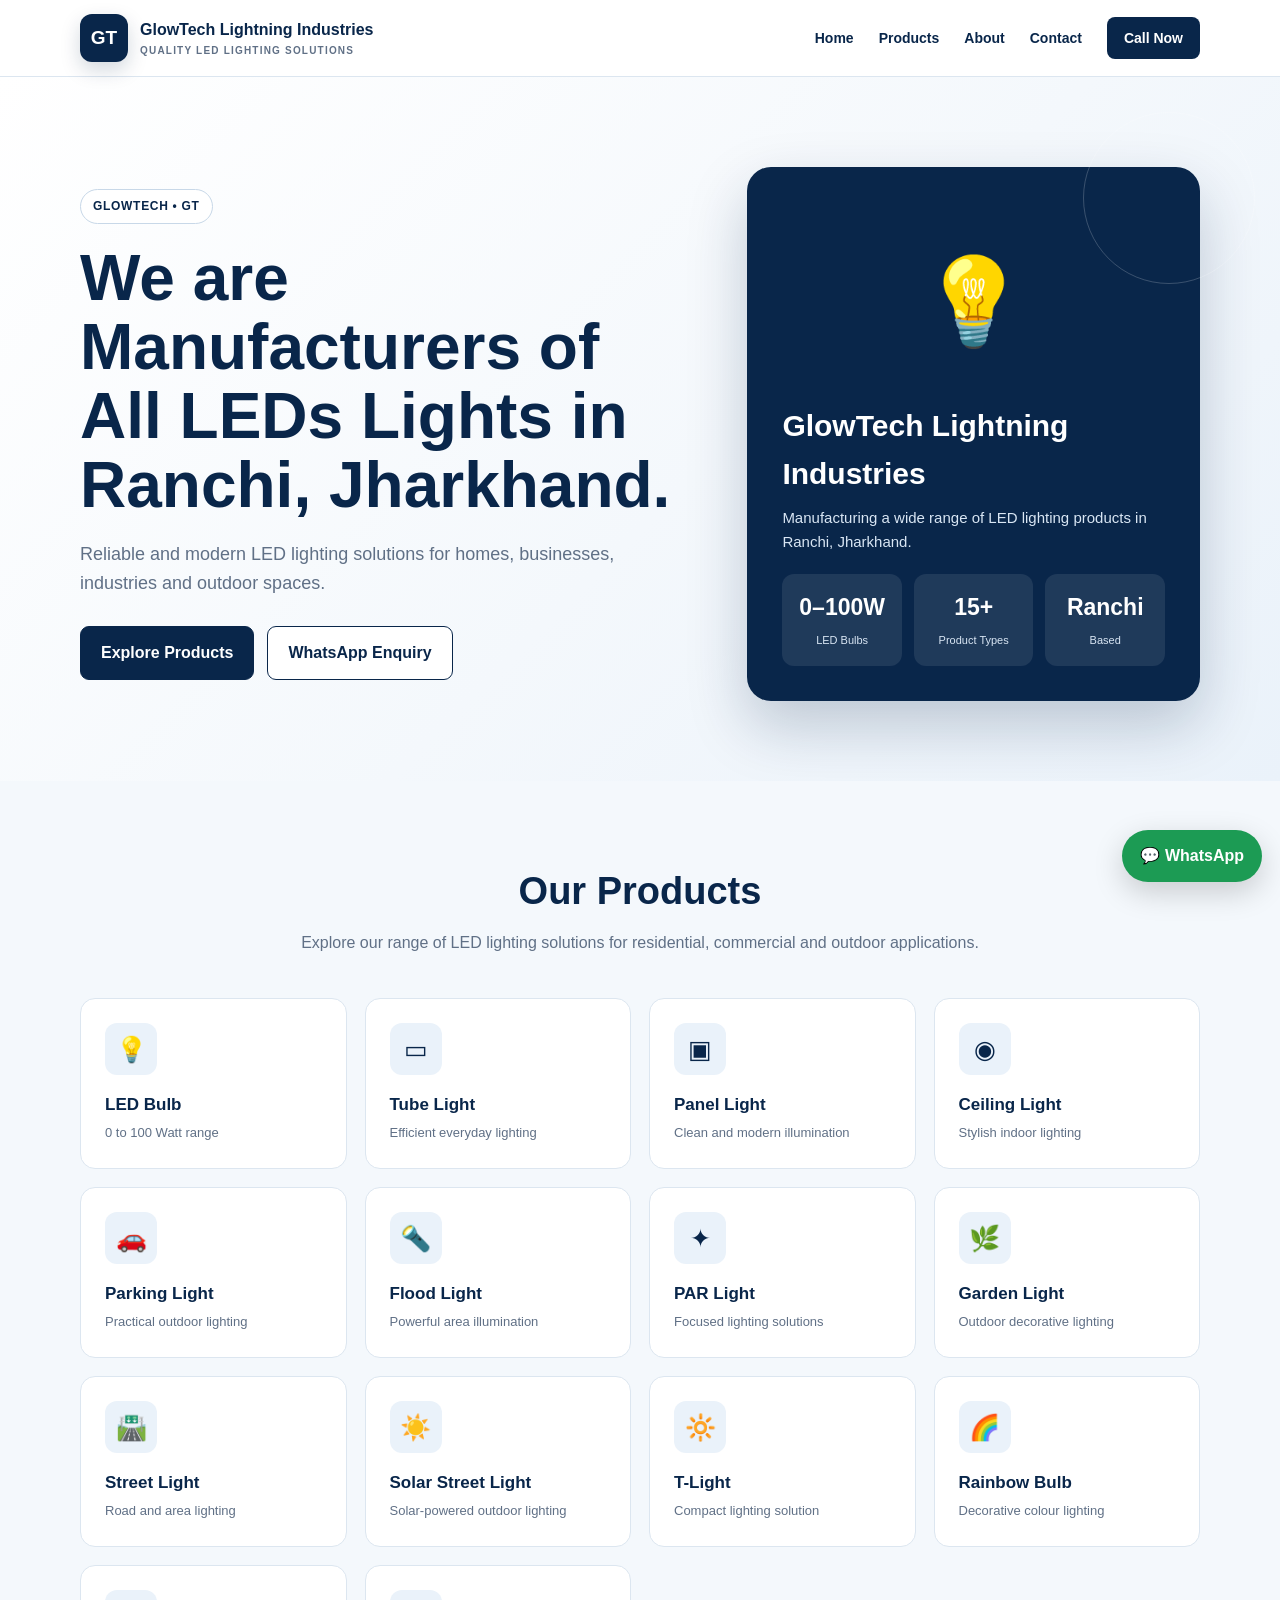
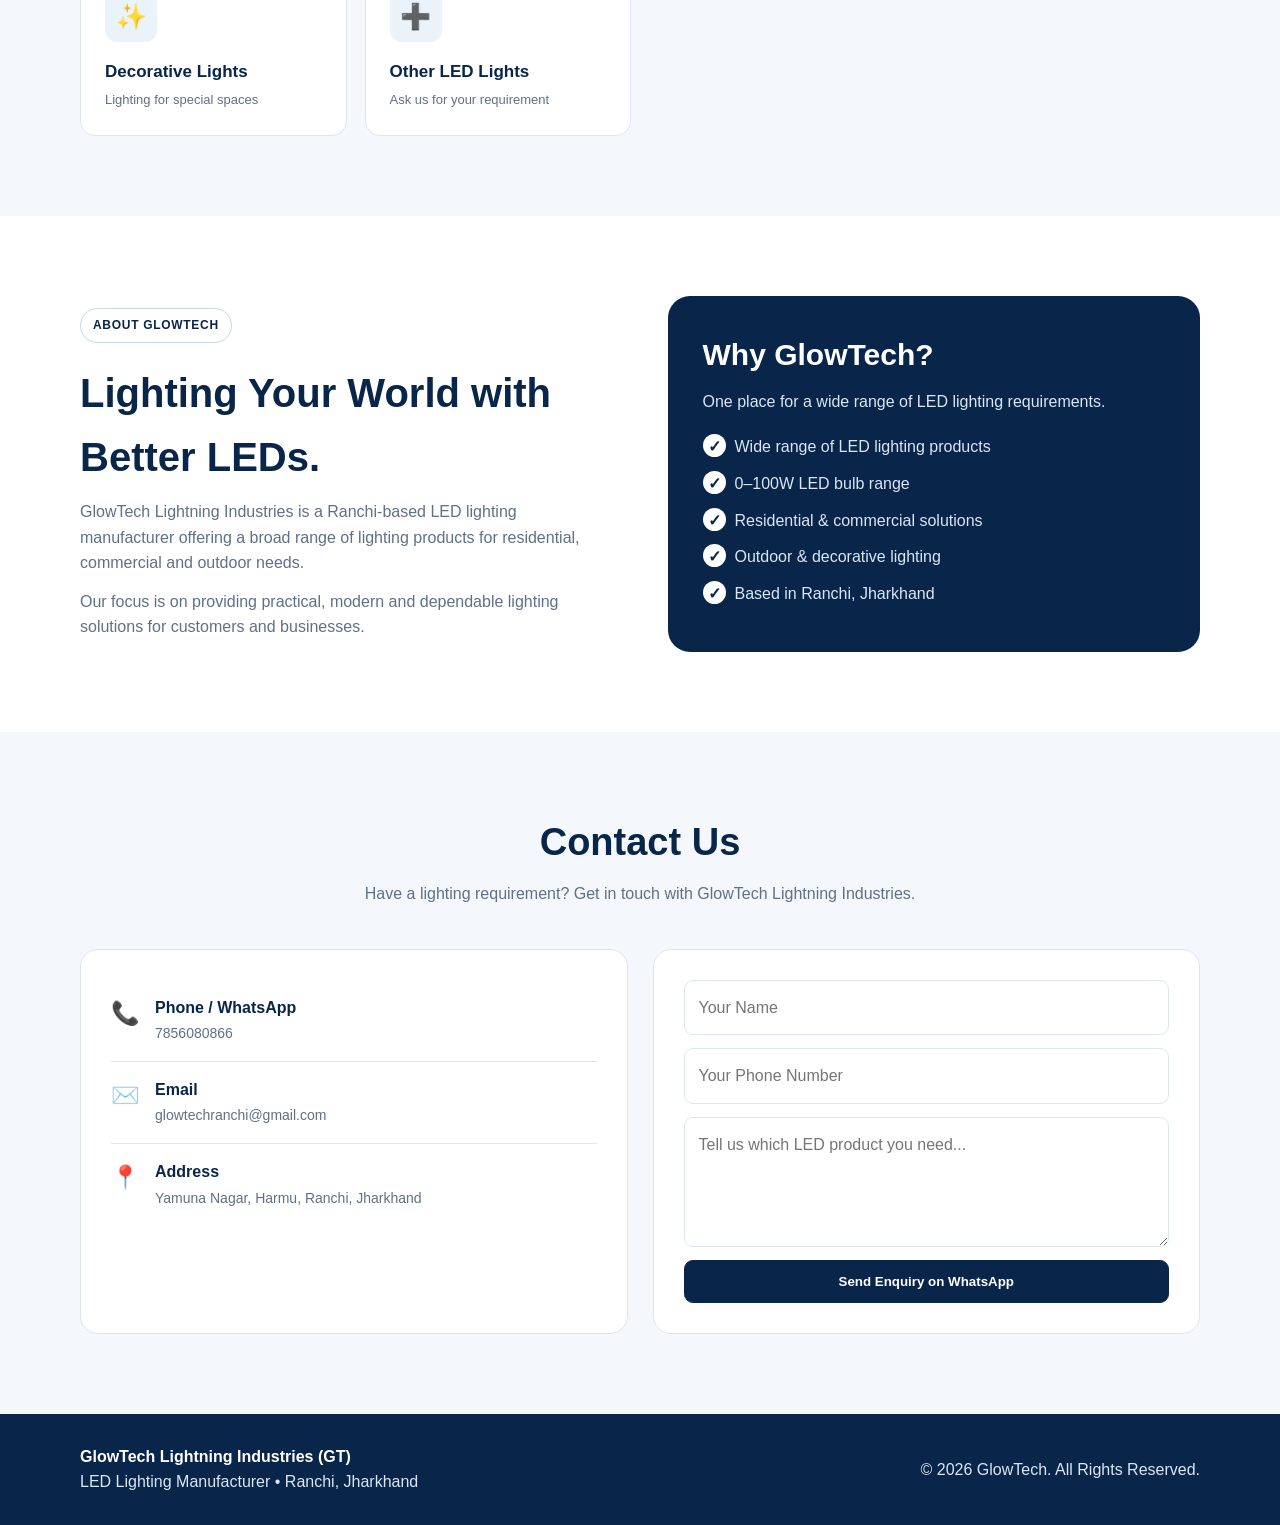
==== index.html @ 7c7502ee "Add files via upload" ====
<!DOCTYPE html>
<html lang="en">
<head>
  <meta charset="UTF-8">
  <meta name="viewport" content="width=device-width, initial-scale=1.0">
  <meta name="description" content="GlowTech Lightning Industries - Manufacturers of LED lights in Ranchi, Jharkhand.">
  <title>GlowTech Lightning Industries | LED Lights Manufacturer</title>
  <style>
    :root{--navy:#09264a;--navy2:#123b6d;--white:#fff;--light:#f4f8fc;--text:#17263a;--muted:#607086;--border:#dce6f0}
    *{box-sizing:border-box;margin:0;padding:0}
    html{scroll-behavior:smooth}
    body{font-family:Arial,Helvetica,sans-serif;color:var(--text);background:var(--white);line-height:1.6}
    a{text-decoration:none;color:inherit}
    .container{width:min(1120px,92%);margin:auto}
    header{position:sticky;top:0;z-index:100;background:rgba(255,255,255,.97);border-bottom:1px solid var(--border)}
    .nav{height:76px;display:flex;align-items:center;justify-content:space-between}
    .brand{display:flex;align-items:center;gap:12px;font-weight:800;color:var(--navy)}
    .logo{width:48px;height:48px;border-radius:12px;background:var(--navy);color:#fff;display:grid;place-items:center;font-size:19px;box-shadow:0 8px 20px rgba(9,38,74,.18)}
    .brand small{display:block;color:var(--muted);font-size:10px;letter-spacing:1.2px;text-transform:uppercase}
    nav{display:flex;gap:25px;align-items:center}
    nav a{font-weight:700;font-size:14px;color:var(--navy)}
    .nav-cta{background:var(--navy);color:#fff;padding:10px 17px;border-radius:8px}
    .menu{display:none;background:none;border:0;font-size:28px;color:var(--navy);cursor:pointer}
    .hero{background:linear-gradient(135deg,#fff 0%,#f4f8fc 55%,#eaf2fa 100%);padding:90px 0 80px;overflow:hidden}
    .hero-grid{display:grid;grid-template-columns:1.15fr .85fr;gap:55px;align-items:center}
    .tag{display:inline-block;border:1px solid #c8d8e8;color:var(--navy);padding:7px 12px;border-radius:30px;font-size:12px;font-weight:800;letter-spacing:.7px;text-transform:uppercase;background:#fff}
    h1{font-size:clamp(38px,5vw,64px);line-height:1.08;color:var(--navy);margin:20px 0}
    .hero p{font-size:18px;color:var(--muted);max-width:650px}
    .buttons{display:flex;gap:13px;flex-wrap:wrap;margin-top:28px}
    .btn{display:inline-flex;align-items:center;justify-content:center;padding:13px 20px;border-radius:9px;font-weight:800;border:1px solid var(--navy);transition:.2s}
    .btn-primary{background:var(--navy);color:#fff}
    .btn-secondary{background:#fff;color:var(--navy)}
    .btn:hover{transform:translateY(-2px)}
    .hero-card{background:var(--navy);color:#fff;border-radius:24px;padding:35px;box-shadow:0 25px 60px rgba(9,38,74,.22);position:relative}
    .hero-card:before{content:"";position:absolute;width:170px;height:170px;border:1px solid rgba(255,255,255,.2);border-radius:50%;right:-55px;top:-55px}
    .hero-card h2{font-size:30px;margin-bottom:8px}
    .hero-card p{color:#d9e6f4;font-size:15px}
    .bulb{height:180px;display:grid;place-items:center;font-size:86px;margin:10px 0}
    .stats{display:grid;grid-template-columns:repeat(3,1fr);gap:12px;margin-top:20px}
    .stat{background:rgba(255,255,255,.09);padding:15px;border-radius:12px;text-align:center}
    .stat strong{display:block;font-size:23px}.stat span{font-size:11px;color:#d9e6f4}
    section{padding:80px 0}
    .section-head{text-align:center;max-width:700px;margin:0 auto 42px}
    .section-head h2{font-size:38px;color:var(--navy);margin-bottom:8px}
    .section-head p{color:var(--muted)}
    .products{background:var(--light)}
    .grid{display:grid;grid-template-columns:repeat(4,1fr);gap:18px}
    .product{background:#fff;border:1px solid var(--border);border-radius:15px;padding:24px;transition:.2s}
    .product:hover{transform:translateY(-4px);box-shadow:0 14px 35px rgba(9,38,74,.08)}
    .icon{width:52px;height:52px;border-radius:12px;background:#eaf2fa;color:var(--navy);display:grid;place-items:center;font-size:25px;margin-bottom:16px}
    .product h3{font-size:17px;color:var(--navy);margin-bottom:5px}
    .product p{font-size:13px;color:var(--muted)}
    .about-grid{display:grid;grid-template-columns:1fr 1fr;gap:55px;align-items:center}
    .about-box{background:var(--navy);border-radius:22px;padding:35px;color:#fff}
    .about-box h3{font-size:30px;margin-bottom:10px}
    .about-box p{color:#d9e6f4}
    .checks{list-style:none;margin-top:20px}
    .checks li{margin:11px 0;color:#d9e6f4}
    .checks li:before{content:"✓";display:inline-grid;place-items:center;width:23px;height:23px;border-radius:50%;background:#fff;color:var(--navy);font-weight:900;margin-right:9px}
    .contact{background:var(--light)}
    .contact-grid{display:grid;grid-template-columns:1fr 1fr;gap:25px}
    .contact-card{background:#fff;border:1px solid var(--border);border-radius:18px;padding:30px}
    .contact-item{display:flex;gap:15px;padding:15px 0;border-bottom:1px solid var(--border)}
    .contact-item:last-child{border-bottom:0}
    .contact-icon{font-size:23px;color:var(--navy)}
    .contact-item strong{display:block;color:var(--navy)}
    .contact-item span{color:var(--muted);font-size:14px}
    form{display:grid;gap:13px}
    input,textarea{width:100%;padding:14px;border:1px solid var(--border);border-radius:9px;font:inherit;outline:none}
    input:focus,textarea:focus{border-color:var(--navy)}
    textarea{min-height:130px;resize:vertical}
    footer{background:var(--navy);color:#d9e6f4;padding:30px 0}
    .footer-row{display:flex;justify-content:space-between;gap:20px;align-items:center}
    .footer-brand{font-weight:800;color:#fff}
    .floating{position:fixed;right:18px;bottom:18px;z-index:99;background:#1c9b54;color:#fff;border-radius:50px;padding:13px 18px;font-weight:800;box-shadow:0 10px 30px rgba(0,0,0,.18)}
    @media(max-width:900px){.grid{grid-template-columns:repeat(2,1fr)}.hero-grid,.about-grid,.contact-grid{grid-template-columns:1fr}.hero{padding-top:65px}}
    @media(max-width:700px){
      .nav{height:68px}.menu{display:block}nav{display:none;position:absolute;left:0;right:0;top:68px;background:#fff;border-bottom:1px solid var(--border);padding:15px 4%;flex-direction:column;align-items:stretch;gap:0}nav.open{display:flex}nav a{padding:12px 0}.nav-cta{text-align:center}
      .brand div:last-child{font-size:14px}.brand small{font-size:8px}.logo{width:43px;height:43px}
      .hero{padding:55px 0}.hero-card{padding:25px}.bulb{height:130px;font-size:65px}
      section{padding:60px 0}.section-head h2{font-size:31px}.grid{grid-template-columns:1fr 1fr;gap:12px}.product{padding:18px}.product h3{font-size:15px}
      .footer-row{flex-direction:column;text-align:center}.floating{right:12px;bottom:12px}
    }
    @media(max-width:420px){.grid{grid-template-columns:1fr}.hero h1{font-size:38px}.stats{grid-template-columns:1fr}}
  </style>
</head>
<body>
<header>
  <div class="container nav">
    <a class="brand" href="#home">
      <div class="logo">GT</div>
      <div>GlowTech Lightning Industries<small>Quality LED Lighting Solutions</small></div>
    </a>
    <button class="menu" aria-label="Open menu" onclick="toggleMenu()">☰</button>
    <nav id="nav">
      <a href="#home" onclick="closeMenu()">Home</a>
      <a href="#products" onclick="closeMenu()">Products</a>
      <a href="#about" onclick="closeMenu()">About</a>
      <a href="#contact" onclick="closeMenu()">Contact</a>
      <a class="nav-cta" href="tel:7856080866">Call Now</a>
    </nav>
  </div>
</header>

<main>
<section class="hero" id="home">
  <div class="container hero-grid">
    <div>
      <span class="tag">GlowTech • GT</span>
      <h1>We are Manufacturers of All LEDs Lights in Ranchi, Jharkhand.</h1>
      <p>Reliable and modern LED lighting solutions for homes, businesses, industries and outdoor spaces.</p>
      <div class="buttons">
        <a class="btn btn-primary" href="#products">Explore Products</a>
        <a class="btn btn-secondary" href="https://wa.me/917856080866?text=Hello%20GlowTech%20Lightning%20Industries,%20I%20want%20to%20know%20about%20your%20LED%20products." target="_blank" rel="noopener">WhatsApp Enquiry</a>
      </div>
    </div>
    <div class="hero-card">
      <div class="bulb">💡</div>
      <h2>GlowTech Lightning Industries</h2>
      <p>Manufacturing a wide range of LED lighting products in Ranchi, Jharkhand.</p>
      <div class="stats">
        <div class="stat"><strong>0–100W</strong><span>LED Bulbs</span></div>
        <div class="stat"><strong>15+</strong><span>Product Types</span></div>
        <div class="stat"><strong>Ranchi</strong><span>Based</span></div>
      </div>
    </div>
  </div>
</section>

<section class="products" id="products">
  <div class="container">
    <div class="section-head">
      <h2>Our Products</h2>
      <p>Explore our range of LED lighting solutions for residential, commercial and outdoor applications.</p>
    </div>
    <div class="grid">
      <article class="product"><div class="icon">💡</div><h3>LED Bulb</h3><p>0 to 100 Watt range</p></article>
      <article class="product"><div class="icon">▭</div><h3>Tube Light</h3><p>Efficient everyday lighting</p></article>
      <article class="product"><div class="icon">▣</div><h3>Panel Light</h3><p>Clean and modern illumination</p></article>
      <article class="product"><div class="icon">◉</div><h3>Ceiling Light</h3><p>Stylish indoor lighting</p></article>
      <article class="product"><div class="icon">🚗</div><h3>Parking Light</h3><p>Practical outdoor lighting</p></article>
      <article class="product"><div class="icon">🔦</div><h3>Flood Light</h3><p>Powerful area illumination</p></article>
      <article class="product"><div class="icon">✦</div><h3>PAR Light</h3><p>Focused lighting solutions</p></article>
      <article class="product"><div class="icon">🌿</div><h3>Garden Light</h3><p>Outdoor decorative lighting</p></article>
      <article class="product"><div class="icon">🛣️</div><h3>Street Light</h3><p>Road and area lighting</p></article>
      <article class="product"><div class="icon">☀️</div><h3>Solar Street Light</h3><p>Solar-powered outdoor lighting</p></article>
      <article class="product"><div class="icon">🔆</div><h3>T-Light</h3><p>Compact lighting solution</p></article>
      <article class="product"><div class="icon">🌈</div><h3>Rainbow Bulb</h3><p>Decorative colour lighting</p></article>
      <article class="product"><div class="icon">✨</div><h3>Decorative Lights</h3><p>Lighting for special spaces</p></article>
      <article class="product"><div class="icon">➕</div><h3>Other LED Lights</h3><p>Ask us for your requirement</p></article>
    </div>
  </div>
</section>

<section id="about">
  <div class="container about-grid">
    <div>
      <span class="tag">About GlowTech</span>
      <h2 style="font-size:40px;color:var(--navy);margin:18px 0 10px">Lighting Your World with Better LEDs.</h2>
      <p style="color:var(--muted)">GlowTech Lightning Industries is a Ranchi-based LED lighting manufacturer offering a broad range of lighting products for residential, commercial and outdoor needs.</p>
      <p style="color:var(--muted);margin-top:13px">Our focus is on providing practical, modern and dependable lighting solutions for customers and businesses.</p>
    </div>
    <div class="about-box">
      <h3>Why GlowTech?</h3>
      <p>One place for a wide range of LED lighting requirements.</p>
      <ul class="checks">
        <li>Wide range of LED lighting products</li>
        <li>0–100W LED bulb range</li>
        <li>Residential & commercial solutions</li>
        <li>Outdoor & decorative lighting</li>
        <li>Based in Ranchi, Jharkhand</li>
      </ul>
    </div>
  </div>
</section>

<section class="contact" id="contact">
  <div class="container">
    <div class="section-head">
      <h2>Contact Us</h2>
      <p>Have a lighting requirement? Get in touch with GlowTech Lightning Industries.</p>
    </div>
    <div class="contact-grid">
      <div class="contact-card">
        <div class="contact-item"><div class="contact-icon">📞</div><div><strong>Phone / WhatsApp</strong><span><a href="tel:7856080866">7856080866</a></span></div></div>
        <div class="contact-item"><div class="contact-icon">✉️</div><div><strong>Email</strong><span><a href="mailto:glowtechranchi@gmail.com">glowtechranchi@gmail.com</a></span></div></div>
        <div class="contact-item"><div class="contact-icon">📍</div><div><strong>Address</strong><span>Yamuna Nagar, Harmu, Ranchi, Jharkhand</span></div></div>
      </div>
      <div class="contact-card">
        <form onsubmit="sendWhatsApp(event)">
          <input id="name" type="text" placeholder="Your Name" required>
          <input id="phone" type="tel" placeholder="Your Phone Number" required>
          <textarea id="message" placeholder="Tell us which LED product you need..." required></textarea>
          <button class="btn btn-primary" type="submit">Send Enquiry on WhatsApp</button>
        </form>
      </div>
    </div>
  </div>
</section>
</main>

<a class="floating" href="https://wa.me/917856080866?text=Hello%20GlowTech%20Lightning%20Industries,%20I%20have%20an%20LED%20lighting%20requirement." target="_blank" rel="noopener">💬 WhatsApp</a>

<footer>
  <div class="container footer-row">
    <div><div class="footer-brand">GlowTech Lightning Industries (GT)</div><div>LED Lighting Manufacturer • Ranchi, Jharkhand</div></div>
    <div>© <span id="year"></span> GlowTech. All Rights Reserved.</div>
  </div>
</footer>

<script>
  function toggleMenu(){document.getElementById('nav').classList.toggle('open')}
  function closeMenu(){document.getElementById('nav').classList.remove('open')}
  function sendWhatsApp(e){
    e.preventDefault();
    const name=document.getElementById('name').value.trim();
    const phone=document.getElementById('phone').value.trim();
    const message=document.getElementById('message').value.trim();
    const text=`Hello GlowTech Lightning Industries,%0A%0AName: ${encodeURIComponent(name)}%0APhone: ${encodeURIComponent(phone)}%0ARequirement: ${encodeURIComponent(message)}`;
    window.open(`https://wa.me/917856080866?text=${text}`,'_blank');
  }
  document.getElementById('year').textContent=new Date().getFullYear();
</script>
</body>
</html>
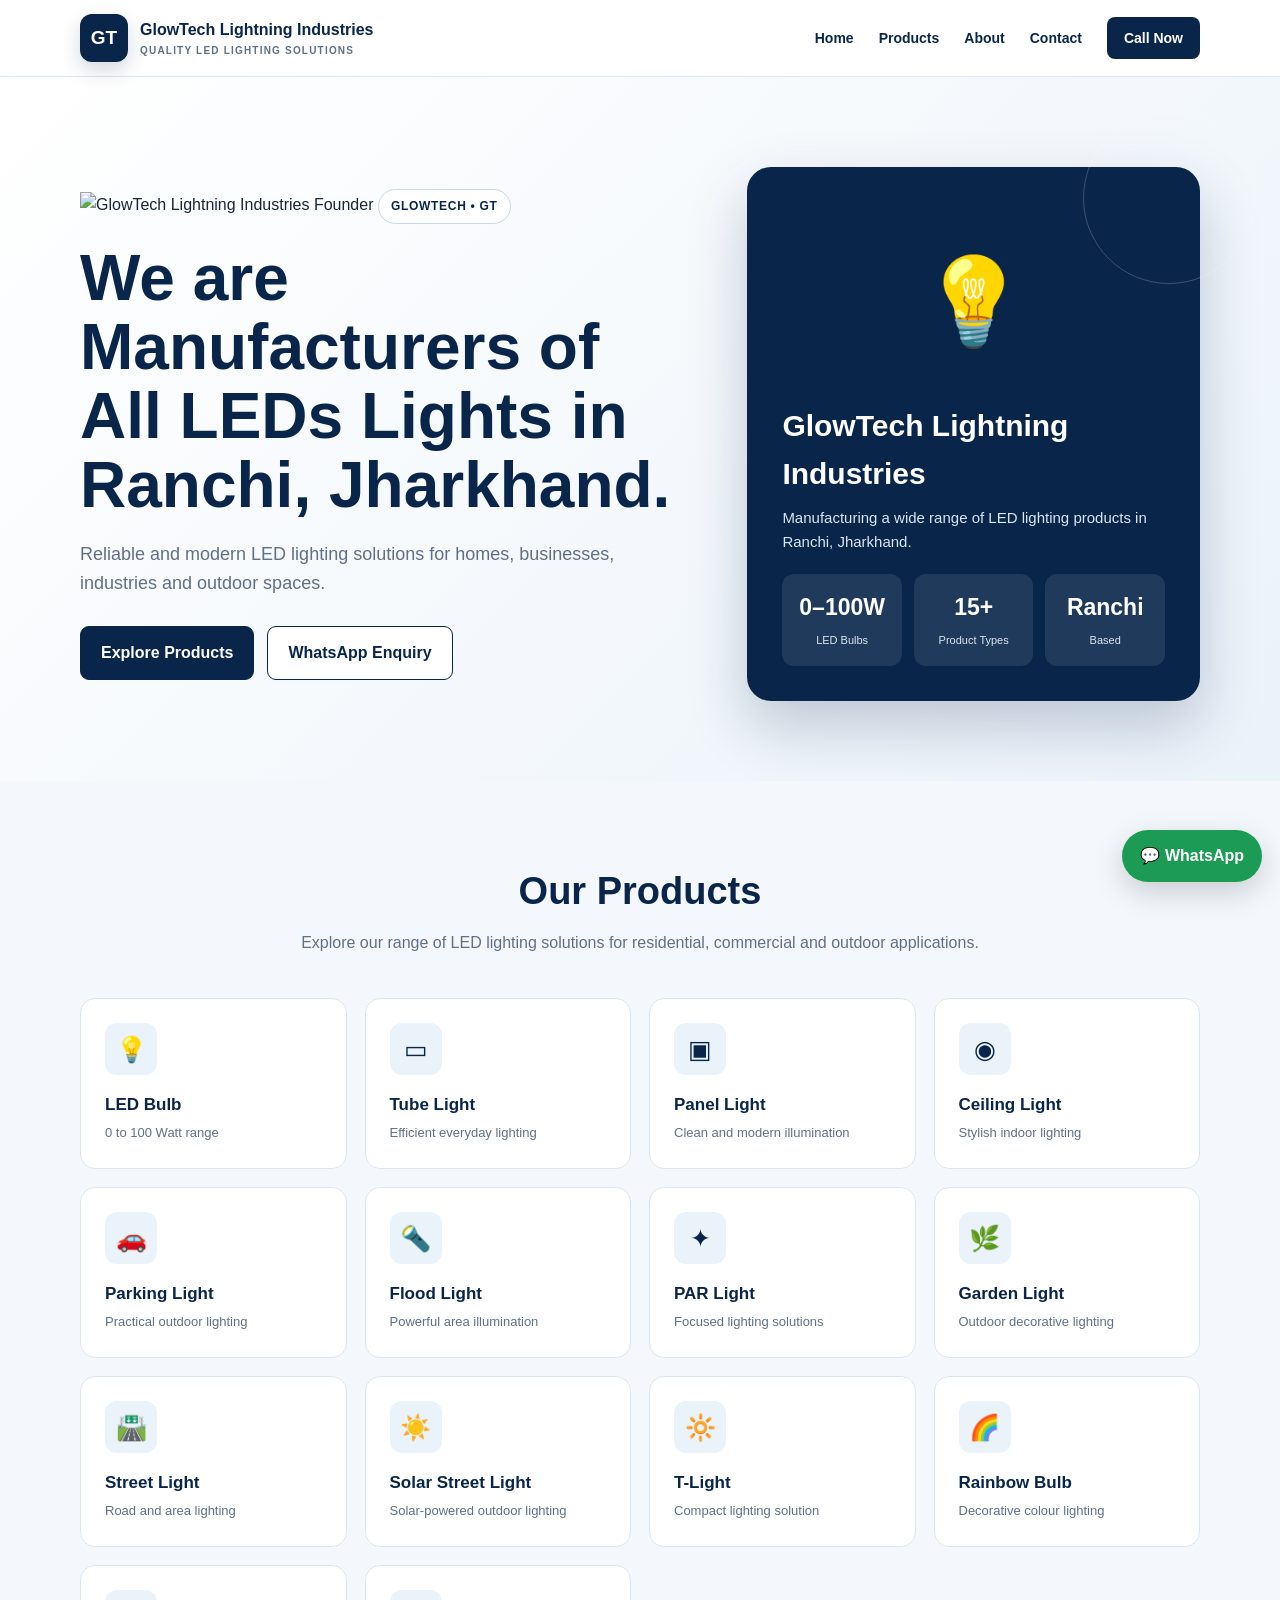
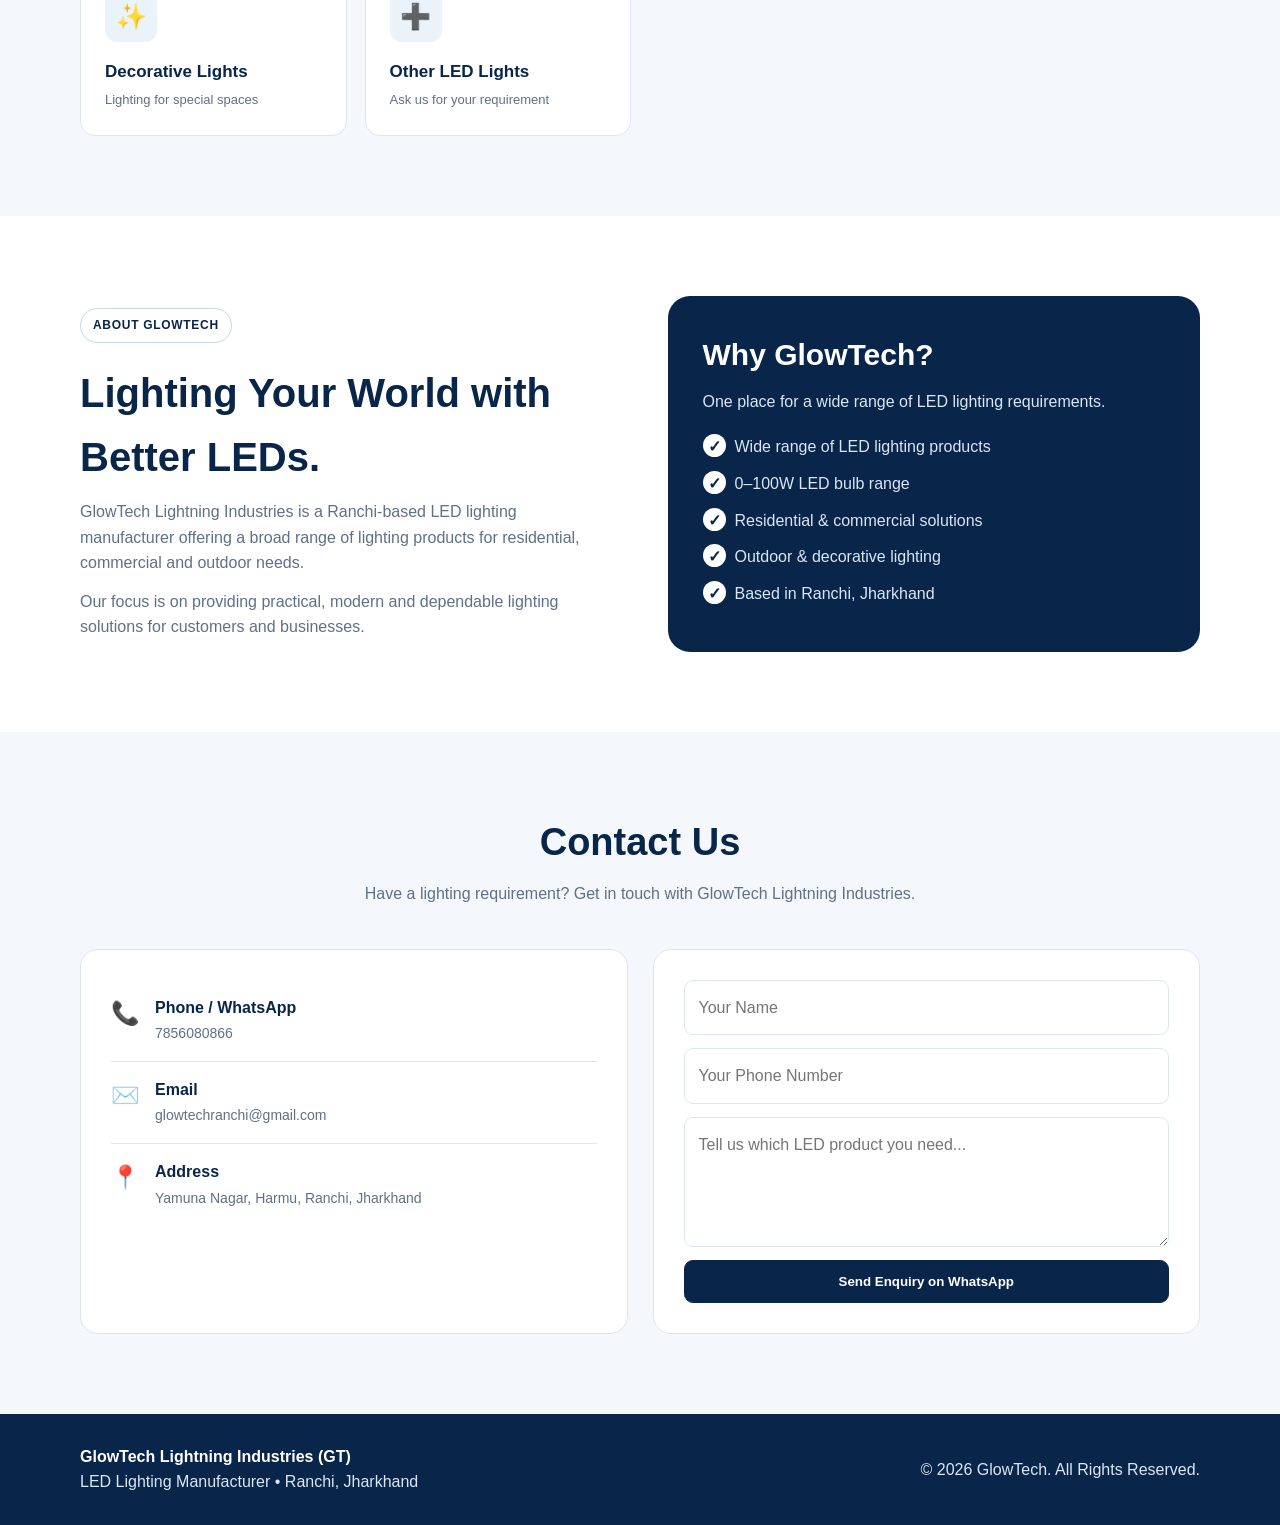
==== commit cf30c140: "Add founder image to the hero section" ====
--- a/index.html
+++ b/index.html
@@ -106,6 +106,7 @@
 <section class="hero" id="home">
   <div class="container hero-grid">
     <div>
+      <img src="founder.jpg" alt="GlowTech Lightning Industries Founder" class="founder-photo">
       <span class="tag">GlowTech • GT</span>
       <h1>We are Manufacturers of All LEDs Lights in Ranchi, Jharkhand.</h1>
       <p>Reliable and modern LED lighting solutions for homes, businesses, industries and outdoor spaces.</p>
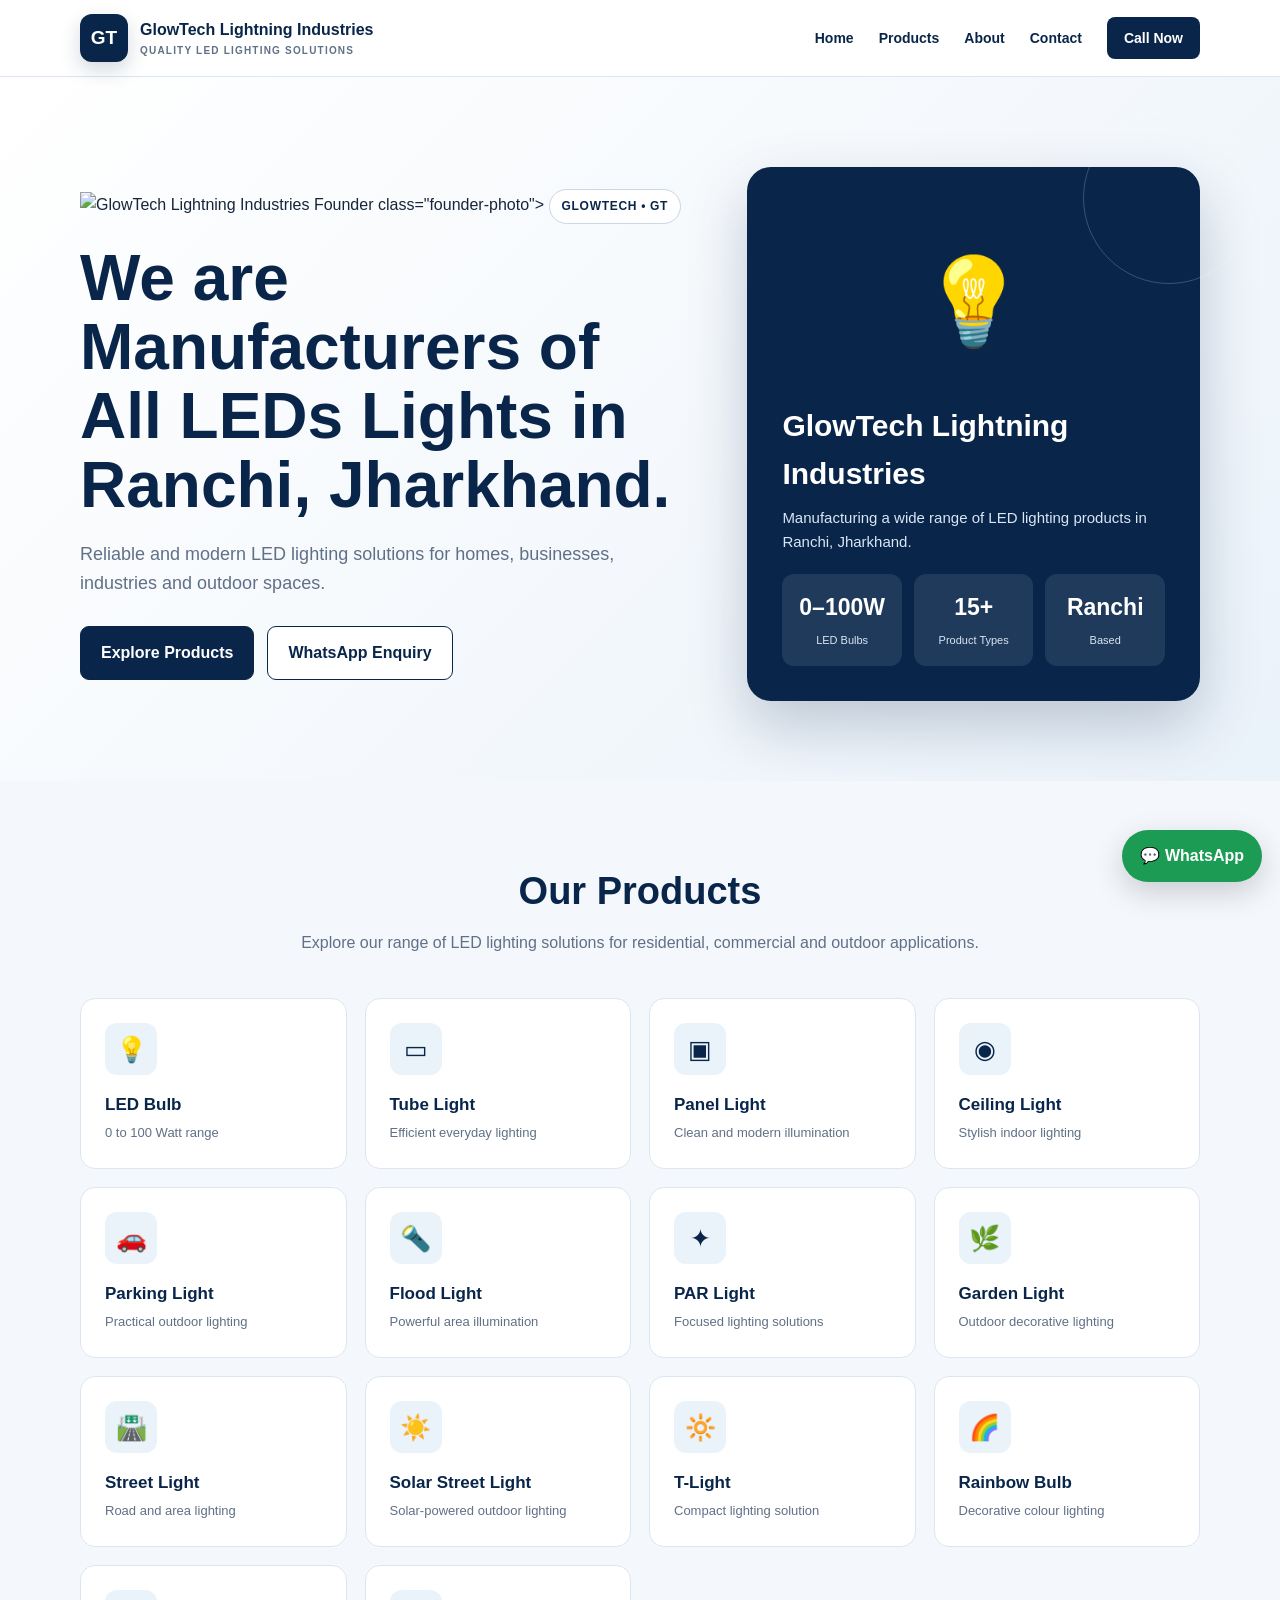
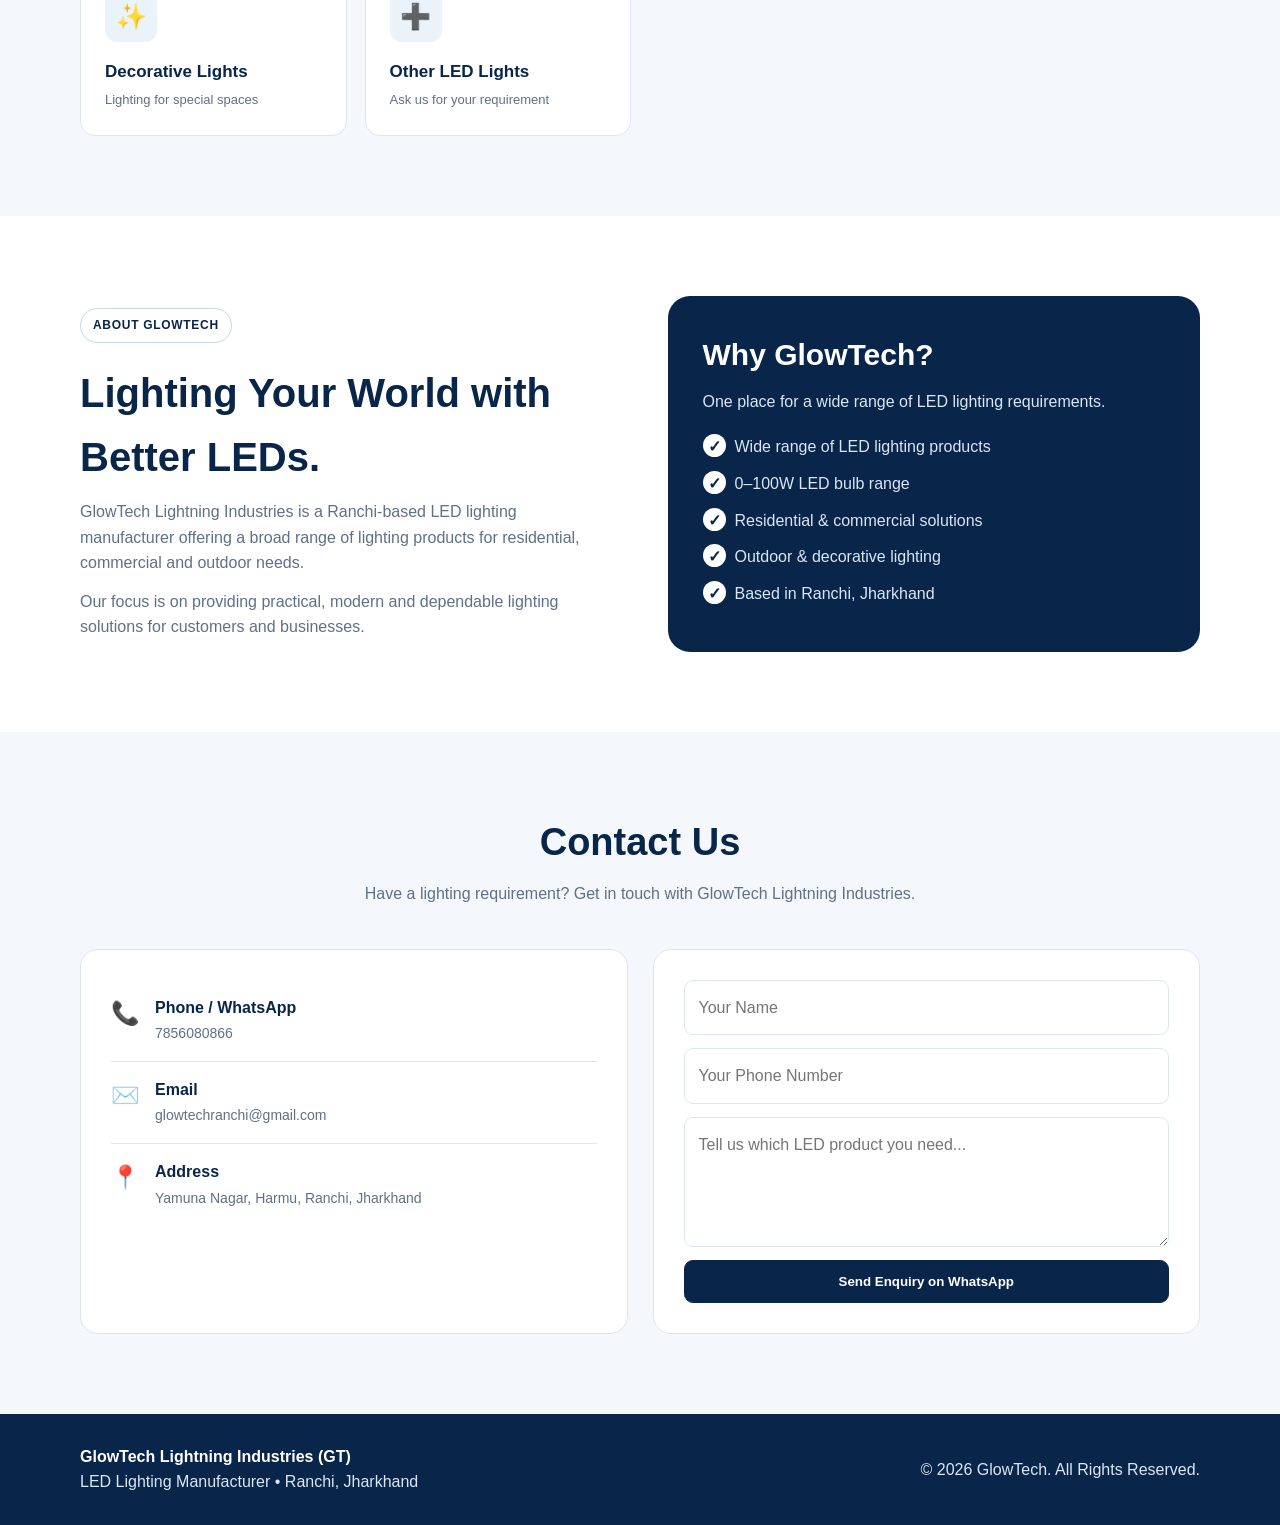
==== commit 4402ad72: "Fix image source path for founder photo" ====
--- a/index.html
+++ b/index.html
@@ -106,7 +106,7 @@
 <section class="hero" id="home">
   <div class="container hero-grid">
     <div>
-      <img src="founder.jpg" alt="GlowTech Lightning Industries Founder" class="founder-photo">
+      <img src="./founder-glowtech.png"alt="GlowTech Lightning Industries Founder"> class="founder-photo">
       <span class="tag">GlowTech • GT</span>
       <h1>We are Manufacturers of All LEDs Lights in Ranchi, Jharkhand.</h1>
       <p>Reliable and modern LED lighting solutions for homes, businesses, industries and outdoor spaces.</p>
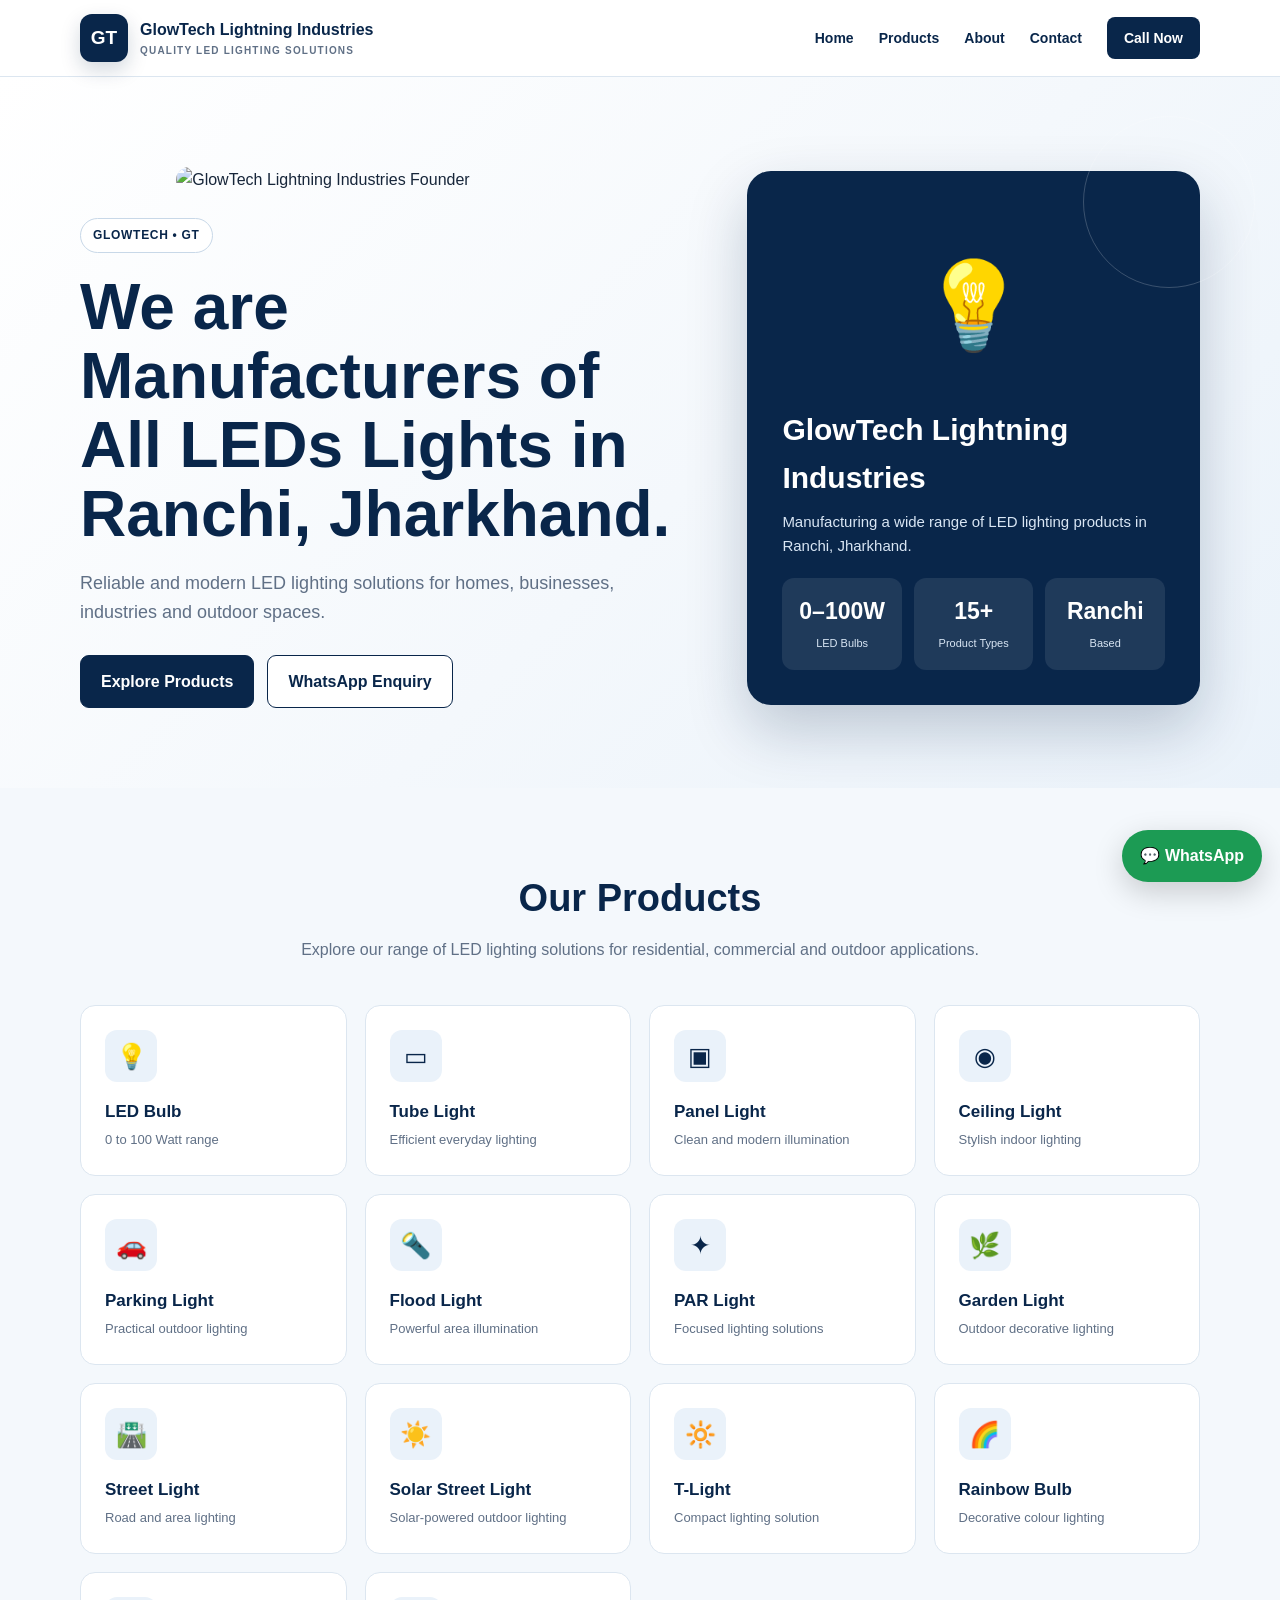
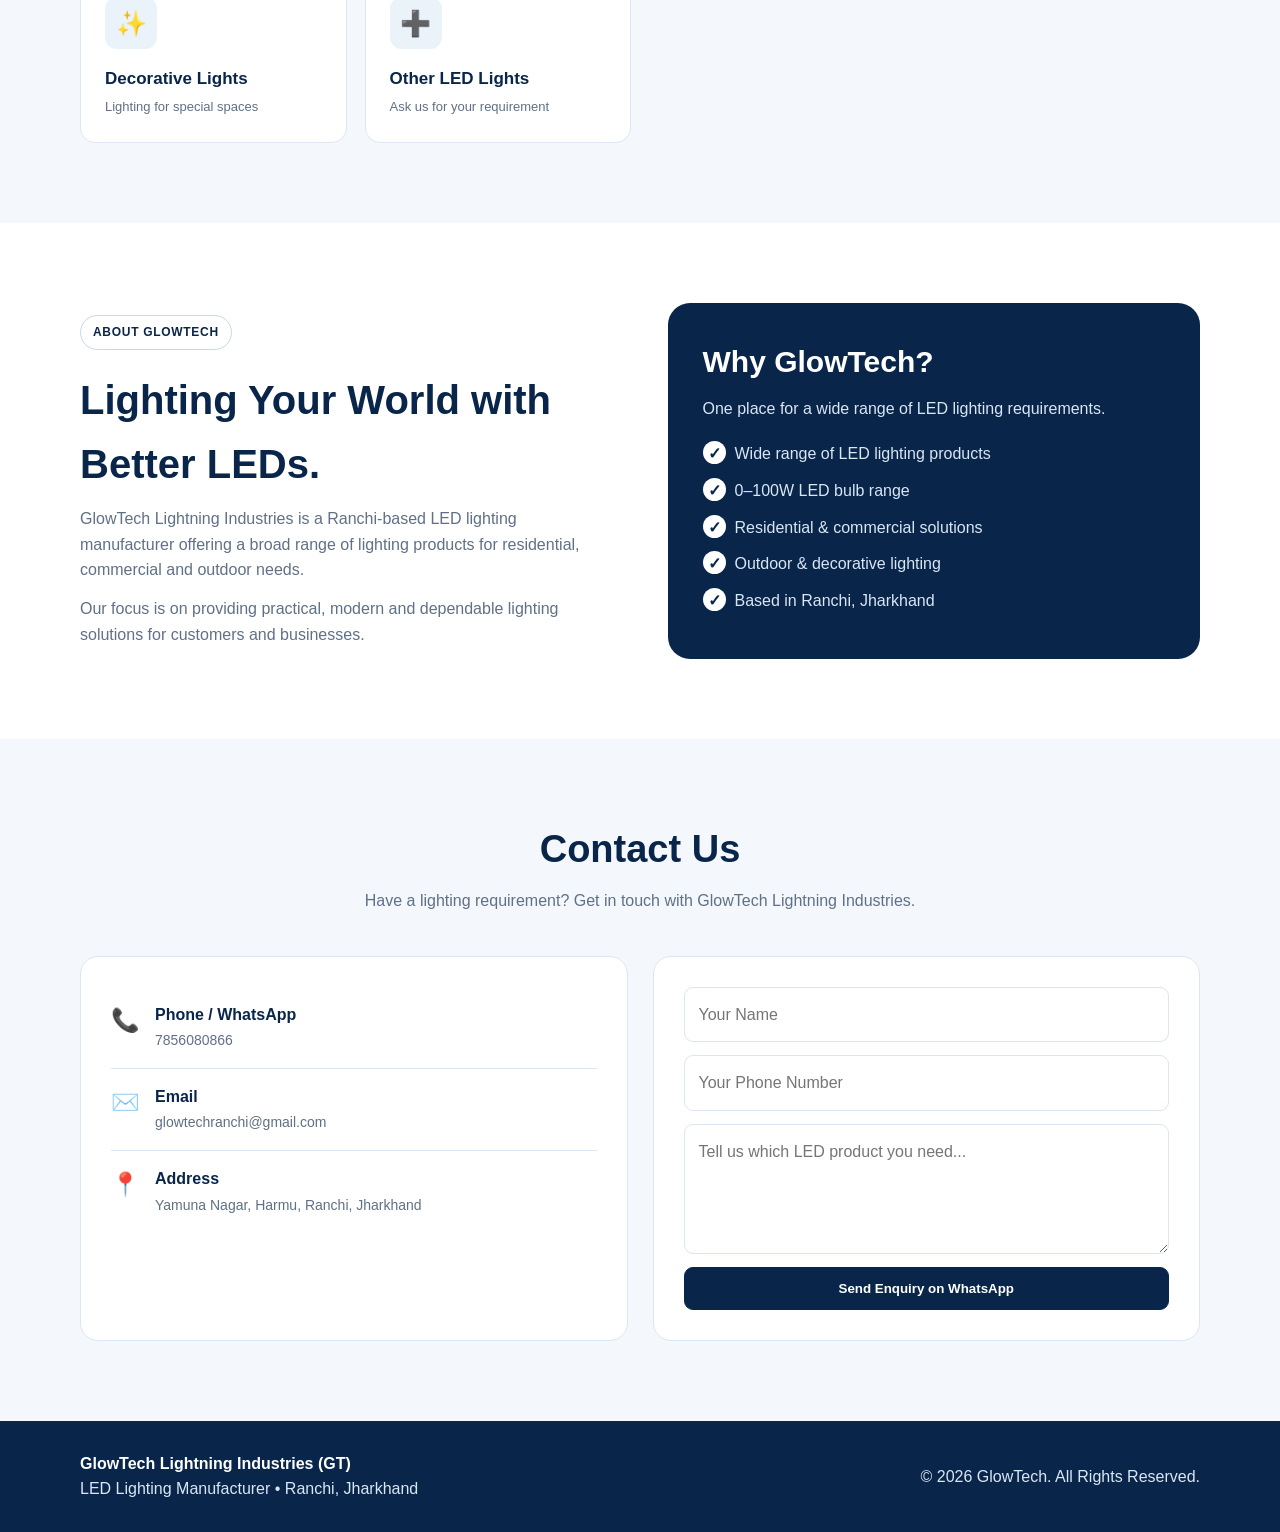
==== commit ac7c58bb: "Enhance founder image with styling attributes Updated image tag to include styling for better presen" ====
--- a/index.html
+++ b/index.html
@@ -106,7 +106,7 @@
 <section class="hero" id="home">
   <div class="container hero-grid">
     <div>
-      <img src="./founder-glowtech.png"alt="GlowTech Lightning Industries Founder"> class="founder-photo">
+      <img src="https://glowtechlightning.github.io/founder-glowtech.png"alt="GlowTech Lightning Industries Founder" style="width:100%;max-width:420px;border-radius:18px;display:block;margin:0 auto 25px;">
       <span class="tag">GlowTech • GT</span>
       <h1>We are Manufacturers of All LEDs Lights in Ranchi, Jharkhand.</h1>
       <p>Reliable and modern LED lighting solutions for homes, businesses, industries and outdoor spaces.</p>
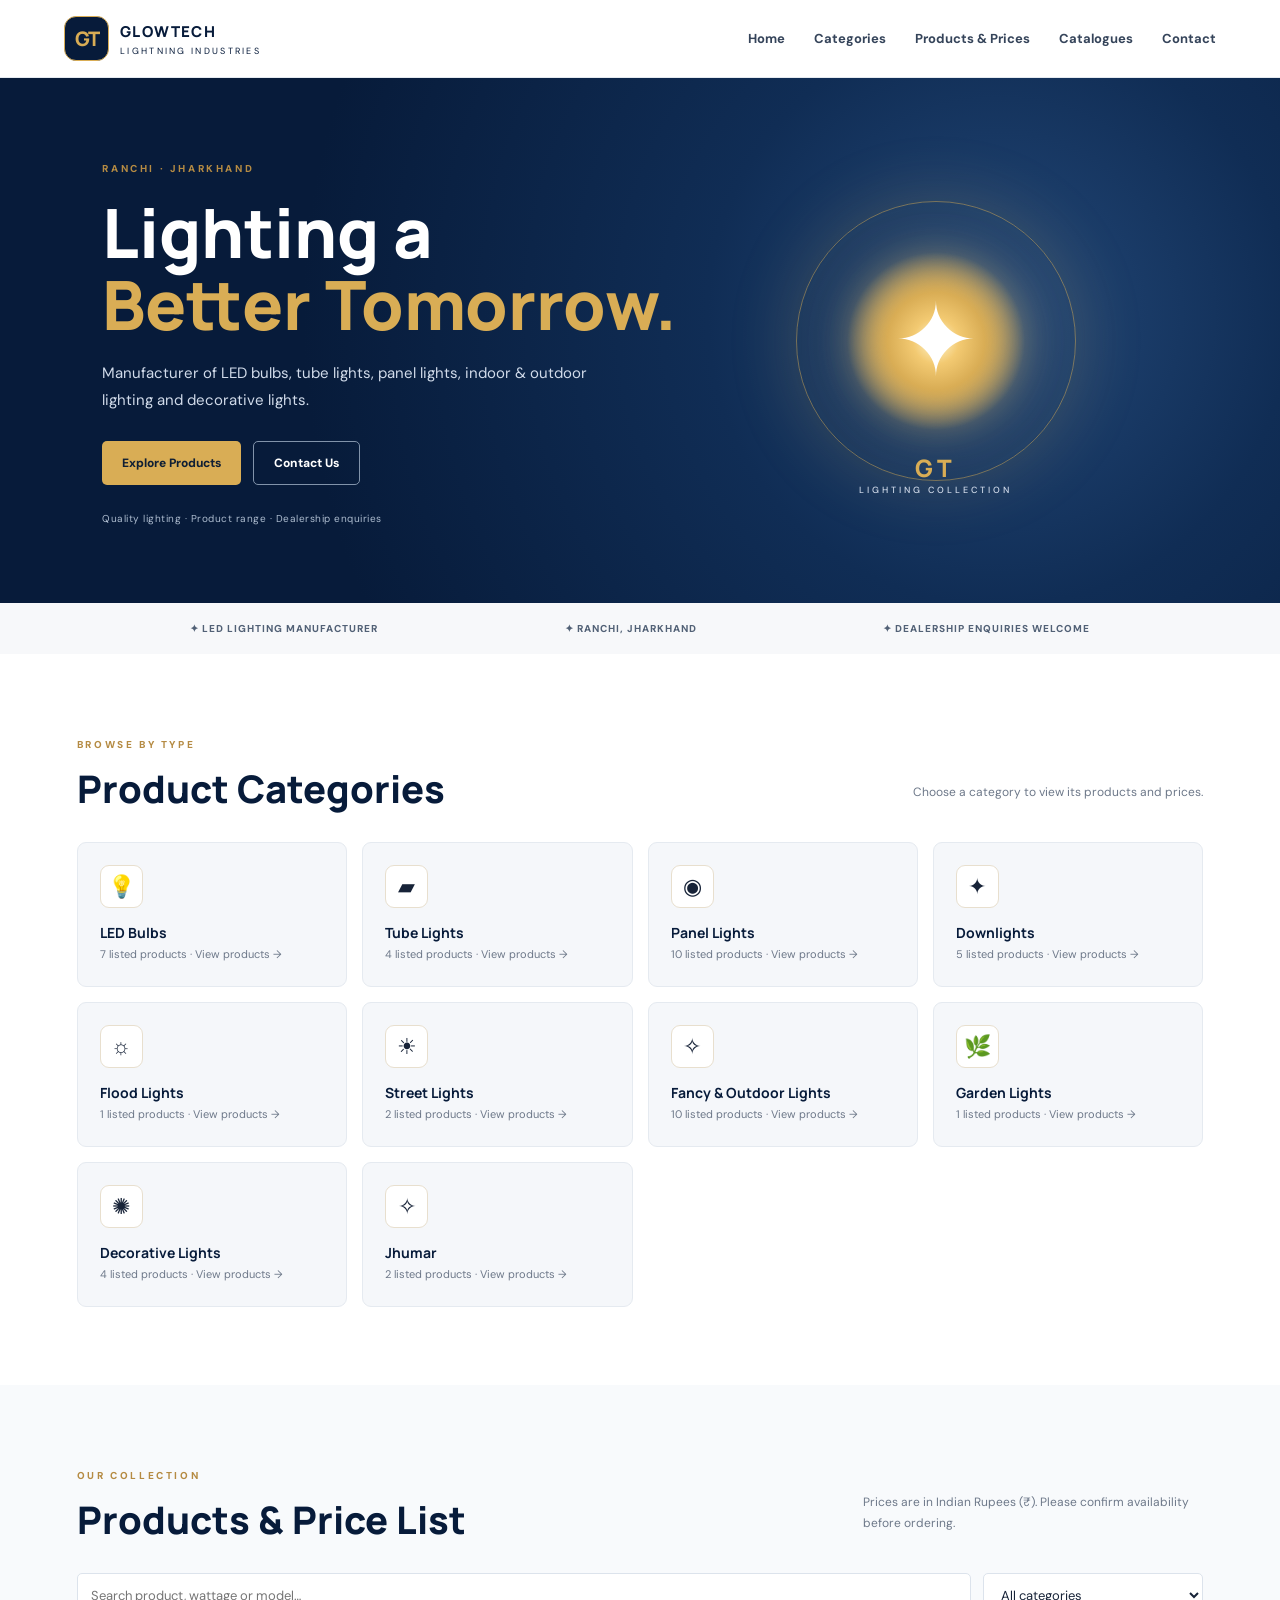
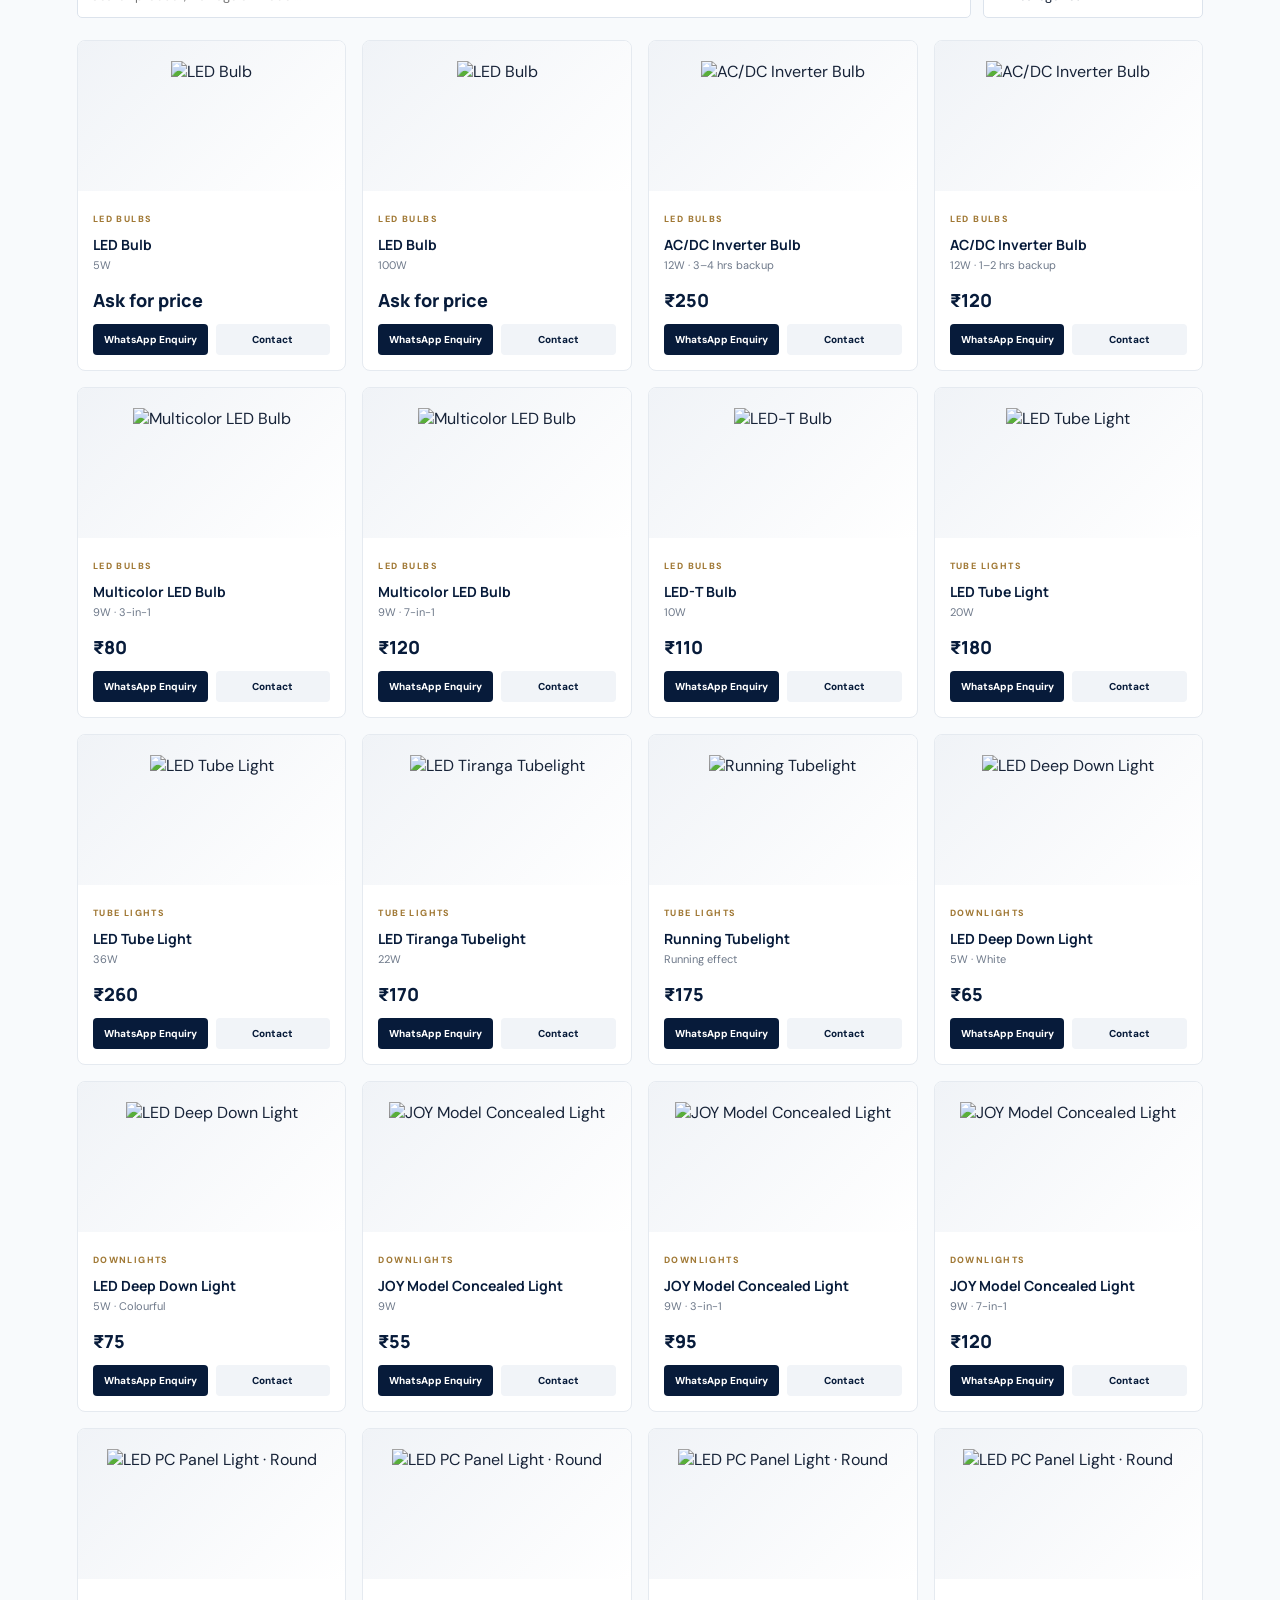
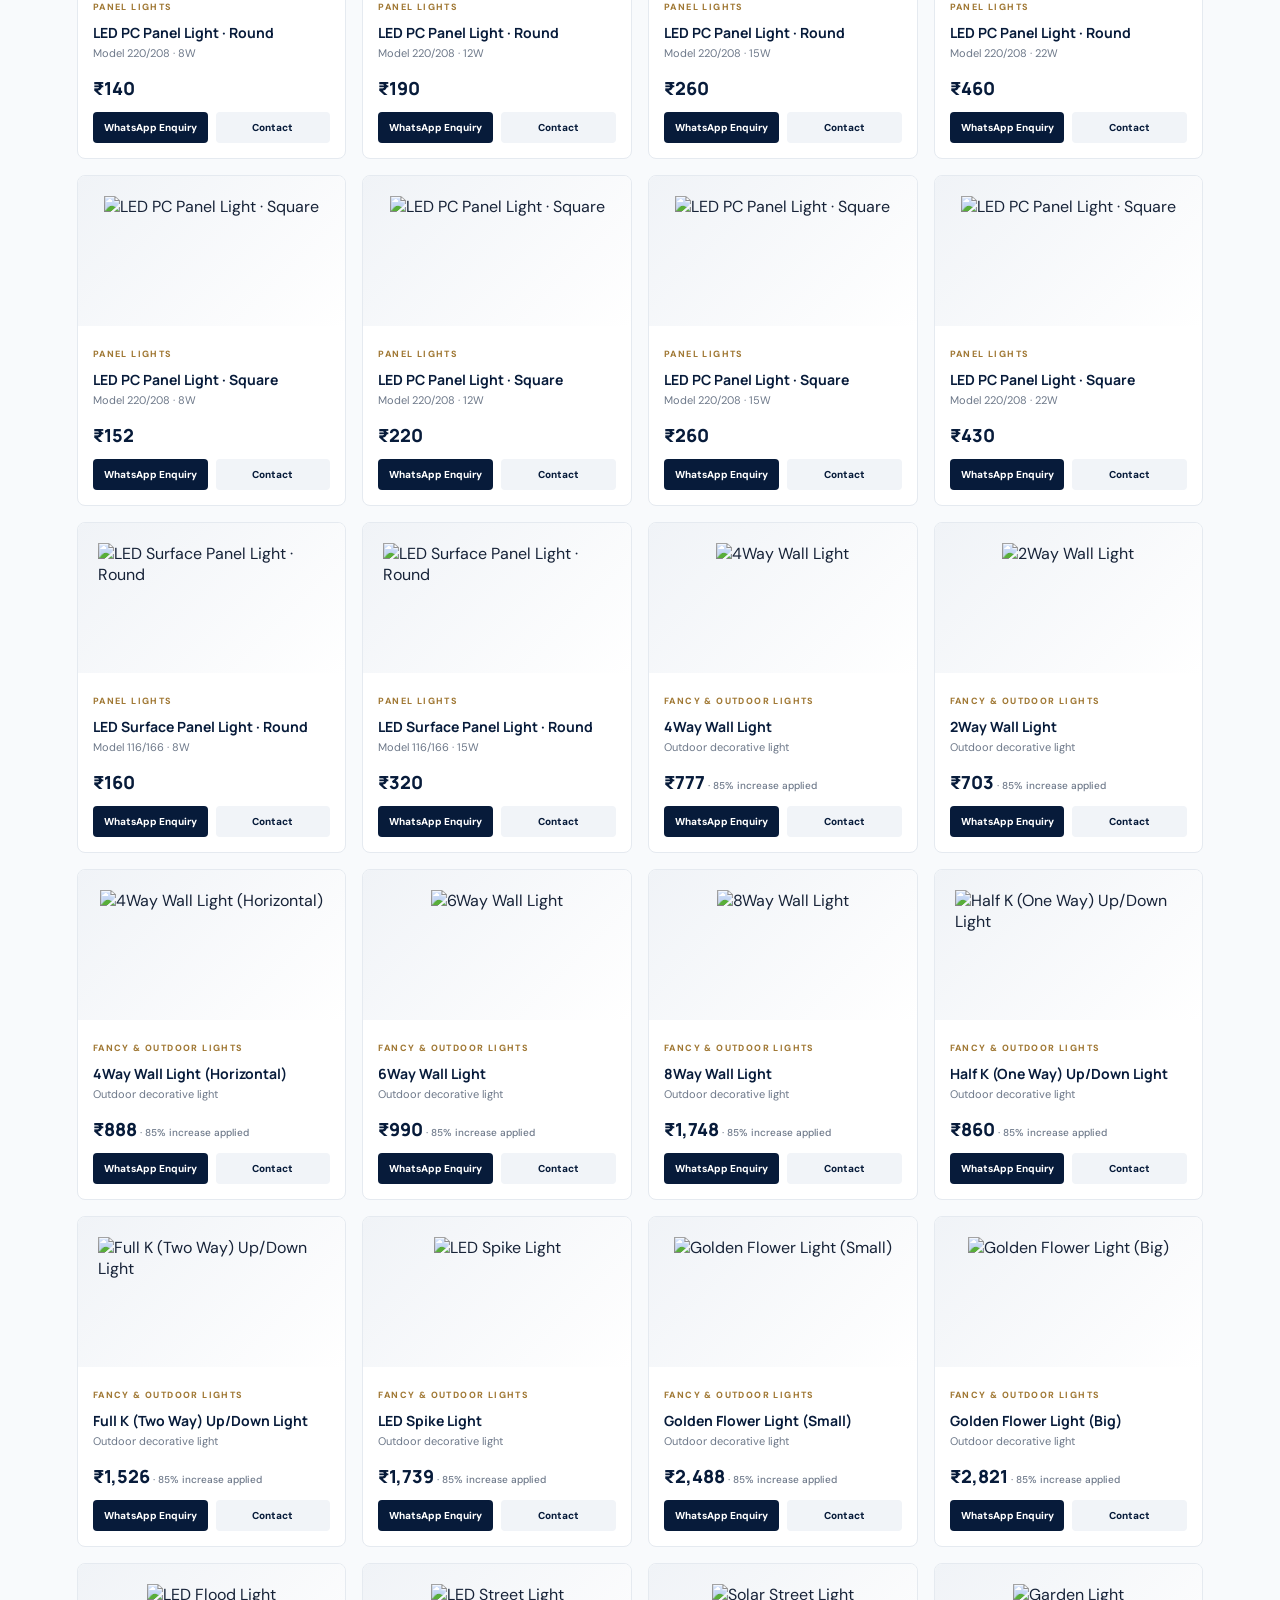
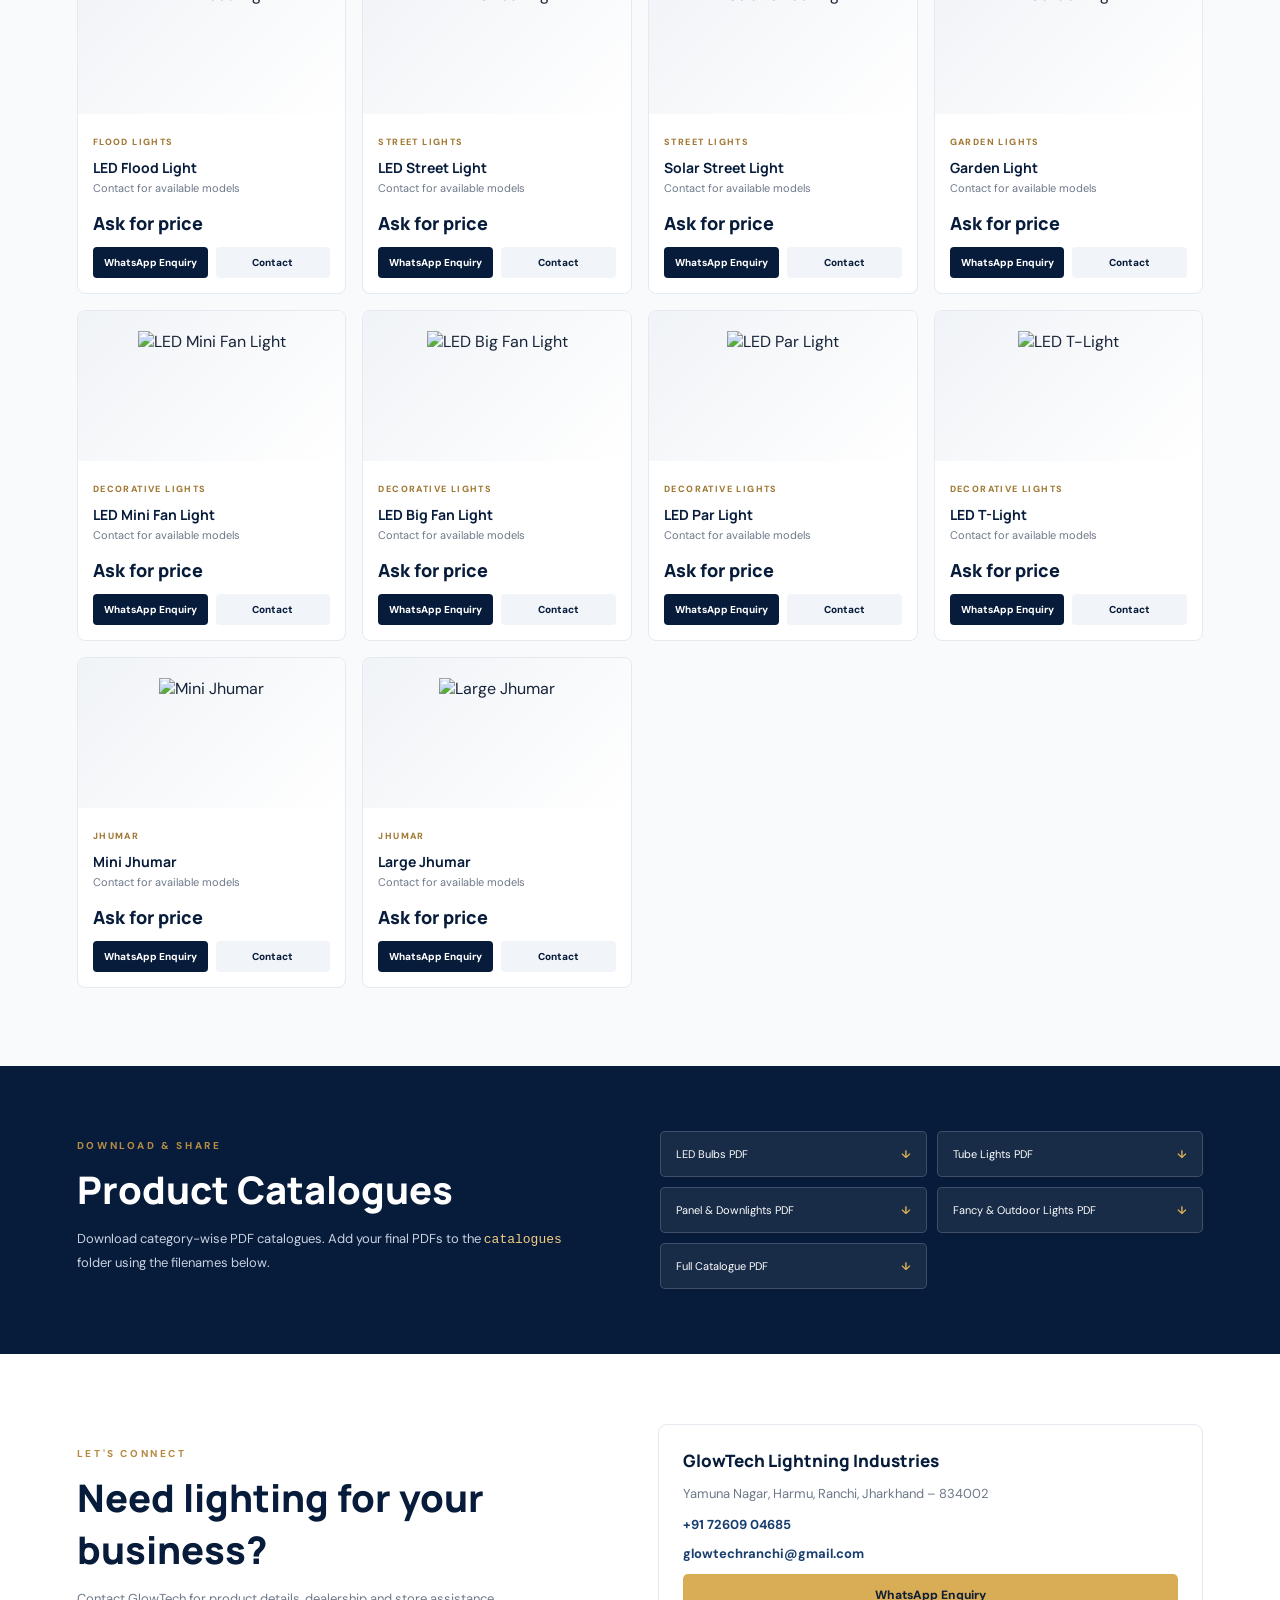
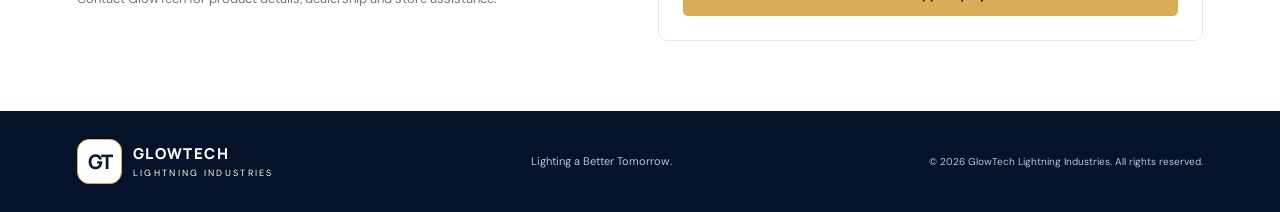
==== commit 01561eb3: "Add files via upload" ====
--- a/index.html
+++ b/index.html
@@ -1,226 +1,45 @@
-<!DOCTYPE html>
+<!doctype html>
 <html lang="en">
 <head>
-  <meta charset="UTF-8">
-  <meta name="viewport" content="width=device-width, initial-scale=1.0">
-  <meta name="description" content="GlowTech Lightning Industries - Manufacturers of LED lights in Ranchi, Jharkhand.">
+  <meta charset="utf-8"><meta name="viewport" content="width=device-width,initial-scale=1">
+  <meta name="description" content="GlowTech Lightning Industries — LED lighting manufacturer in Ranchi, Jharkhand. Explore LED bulbs, tube lights, panels, downlights and outdoor lights.">
+  <meta name="theme-color" content="#071b3a">
   <title>GlowTech Lightning Industries | LED Lights Manufacturer</title>
-  <style>
-    :root{--navy:#09264a;--navy2:#123b6d;--white:#fff;--light:#f4f8fc;--text:#17263a;--muted:#607086;--border:#dce6f0}
-    *{box-sizing:border-box;margin:0;padding:0}
-    html{scroll-behavior:smooth}
-    body{font-family:Arial,Helvetica,sans-serif;color:var(--text);background:var(--white);line-height:1.6}
-    a{text-decoration:none;color:inherit}
-    .container{width:min(1120px,92%);margin:auto}
-    header{position:sticky;top:0;z-index:100;background:rgba(255,255,255,.97);border-bottom:1px solid var(--border)}
-    .nav{height:76px;display:flex;align-items:center;justify-content:space-between}
-    .brand{display:flex;align-items:center;gap:12px;font-weight:800;color:var(--navy)}
-    .logo{width:48px;height:48px;border-radius:12px;background:var(--navy);color:#fff;display:grid;place-items:center;font-size:19px;box-shadow:0 8px 20px rgba(9,38,74,.18)}
-    .brand small{display:block;color:var(--muted);font-size:10px;letter-spacing:1.2px;text-transform:uppercase}
-    nav{display:flex;gap:25px;align-items:center}
-    nav a{font-weight:700;font-size:14px;color:var(--navy)}
-    .nav-cta{background:var(--navy);color:#fff;padding:10px 17px;border-radius:8px}
-    .menu{display:none;background:none;border:0;font-size:28px;color:var(--navy);cursor:pointer}
-    .hero{background:linear-gradient(135deg,#fff 0%,#f4f8fc 55%,#eaf2fa 100%);padding:90px 0 80px;overflow:hidden}
-    .hero-grid{display:grid;grid-template-columns:1.15fr .85fr;gap:55px;align-items:center}
-    .tag{display:inline-block;border:1px solid #c8d8e8;color:var(--navy);padding:7px 12px;border-radius:30px;font-size:12px;font-weight:800;letter-spacing:.7px;text-transform:uppercase;background:#fff}
-    h1{font-size:clamp(38px,5vw,64px);line-height:1.08;color:var(--navy);margin:20px 0}
-    .hero p{font-size:18px;color:var(--muted);max-width:650px}
-    .buttons{display:flex;gap:13px;flex-wrap:wrap;margin-top:28px}
-    .btn{display:inline-flex;align-items:center;justify-content:center;padding:13px 20px;border-radius:9px;font-weight:800;border:1px solid var(--navy);transition:.2s}
-    .btn-primary{background:var(--navy);color:#fff}
-    .btn-secondary{background:#fff;color:var(--navy)}
-    .btn:hover{transform:translateY(-2px)}
-    .hero-card{background:var(--navy);color:#fff;border-radius:24px;padding:35px;box-shadow:0 25px 60px rgba(9,38,74,.22);position:relative}
-    .hero-card:before{content:"";position:absolute;width:170px;height:170px;border:1px solid rgba(255,255,255,.2);border-radius:50%;right:-55px;top:-55px}
-    .hero-card h2{font-size:30px;margin-bottom:8px}
-    .hero-card p{color:#d9e6f4;font-size:15px}
-    .bulb{height:180px;display:grid;place-items:center;font-size:86px;margin:10px 0}
-    .stats{display:grid;grid-template-columns:repeat(3,1fr);gap:12px;margin-top:20px}
-    .stat{background:rgba(255,255,255,.09);padding:15px;border-radius:12px;text-align:center}
-    .stat strong{display:block;font-size:23px}.stat span{font-size:11px;color:#d9e6f4}
-    section{padding:80px 0}
-    .section-head{text-align:center;max-width:700px;margin:0 auto 42px}
-    .section-head h2{font-size:38px;color:var(--navy);margin-bottom:8px}
-    .section-head p{color:var(--muted)}
-    .products{background:var(--light)}
-    .grid{display:grid;grid-template-columns:repeat(4,1fr);gap:18px}
-    .product{background:#fff;border:1px solid var(--border);border-radius:15px;padding:24px;transition:.2s}
-    .product:hover{transform:translateY(-4px);box-shadow:0 14px 35px rgba(9,38,74,.08)}
-    .icon{width:52px;height:52px;border-radius:12px;background:#eaf2fa;color:var(--navy);display:grid;place-items:center;font-size:25px;margin-bottom:16px}
-    .product h3{font-size:17px;color:var(--navy);margin-bottom:5px}
-    .product p{font-size:13px;color:var(--muted)}
-    .about-grid{display:grid;grid-template-columns:1fr 1fr;gap:55px;align-items:center}
-    .about-box{background:var(--navy);border-radius:22px;padding:35px;color:#fff}
-    .about-box h3{font-size:30px;margin-bottom:10px}
-    .about-box p{color:#d9e6f4}
-    .checks{list-style:none;margin-top:20px}
-    .checks li{margin:11px 0;color:#d9e6f4}
-    .checks li:before{content:"✓";display:inline-grid;place-items:center;width:23px;height:23px;border-radius:50%;background:#fff;color:var(--navy);font-weight:900;margin-right:9px}
-    .contact{background:var(--light)}
-    .contact-grid{display:grid;grid-template-columns:1fr 1fr;gap:25px}
-    .contact-card{background:#fff;border:1px solid var(--border);border-radius:18px;padding:30px}
-    .contact-item{display:flex;gap:15px;padding:15px 0;border-bottom:1px solid var(--border)}
-    .contact-item:last-child{border-bottom:0}
-    .contact-icon{font-size:23px;color:var(--navy)}
-    .contact-item strong{display:block;color:var(--navy)}
-    .contact-item span{color:var(--muted);font-size:14px}
-    form{display:grid;gap:13px}
-    input,textarea{width:100%;padding:14px;border:1px solid var(--border);border-radius:9px;font:inherit;outline:none}
-    input:focus,textarea:focus{border-color:var(--navy)}
-    textarea{min-height:130px;resize:vertical}
-    footer{background:var(--navy);color:#d9e6f4;padding:30px 0}
-    .footer-row{display:flex;justify-content:space-between;gap:20px;align-items:center}
-    .footer-brand{font-weight:800;color:#fff}
-    .floating{position:fixed;right:18px;bottom:18px;z-index:99;background:#1c9b54;color:#fff;border-radius:50px;padding:13px 18px;font-weight:800;box-shadow:0 10px 30px rgba(0,0,0,.18)}
-    @media(max-width:900px){.grid{grid-template-columns:repeat(2,1fr)}.hero-grid,.about-grid,.contact-grid{grid-template-columns:1fr}.hero{padding-top:65px}}
-    @media(max-width:700px){
-      .nav{height:68px}.menu{display:block}nav{display:none;position:absolute;left:0;right:0;top:68px;background:#fff;border-bottom:1px solid var(--border);padding:15px 4%;flex-direction:column;align-items:stretch;gap:0}nav.open{display:flex}nav a{padding:12px 0}.nav-cta{text-align:center}
-      .brand div:last-child{font-size:14px}.brand small{font-size:8px}.logo{width:43px;height:43px}
-      .hero{padding:55px 0}.hero-card{padding:25px}.bulb{height:130px;font-size:65px}
-      section{padding:60px 0}.section-head h2{font-size:31px}.grid{grid-template-columns:1fr 1fr;gap:12px}.product{padding:18px}.product h3{font-size:15px}
-      .footer-row{flex-direction:column;text-align:center}.floating{right:12px;bottom:12px}
-    }
-    @media(max-width:420px){.grid{grid-template-columns:1fr}.hero h1{font-size:38px}.stats{grid-template-columns:1fr}}
-  </style>
+  <link rel="stylesheet" href="style.css">
 </head>
 <body>
-<header>
-  <div class="container nav">
-    <a class="brand" href="#home">
-      <div class="logo">GT</div>
-      <div>GlowTech Lightning Industries<small>Quality LED Lighting Solutions</small></div>
-    </a>
-    <button class="menu" aria-label="Open menu" onclick="toggleMenu()">☰</button>
-    <nav id="nav">
-      <a href="#home" onclick="closeMenu()">Home</a>
-      <a href="#products" onclick="closeMenu()">Products</a>
-      <a href="#about" onclick="closeMenu()">About</a>
-      <a href="#contact" onclick="closeMenu()">Contact</a>
-      <a class="nav-cta" href="tel:7856080866">Call Now</a>
-    </nav>
-  </div>
+<header class="site-header">
+  <a class="brand" href="#"><span class="brand-mark">GT</span><span><b>GLOWTECH</b><small>LIGHTNING INDUSTRIES</small></span></a>
+  <button class="menu-toggle" id="menuToggle" aria-label="Toggle navigation">☰</button>
+  <nav id="mainNav"><a href="#home">Home</a><a href="#categories">Categories</a><a href="#products">Products & Prices</a><a href="#catalogues">Catalogues</a><a href="#contact">Contact</a></nav>
 </header>
-
 <main>
 <section class="hero" id="home">
-  <div class="container hero-grid">
-    <div>
-      <img src="https://glowtechlightning.github.io/founder-glowtech.png"alt="GlowTech Lightning Industries Founder" style="width:100%;max-width:420px;border-radius:18px;display:block;margin:0 auto 25px;">
-      <span class="tag">GlowTech • GT</span>
-      <h1>We are Manufacturers of All LEDs Lights in Ranchi, Jharkhand.</h1>
-      <p>Reliable and modern LED lighting solutions for homes, businesses, industries and outdoor spaces.</p>
-      <div class="buttons">
-        <a class="btn btn-primary" href="#products">Explore Products</a>
-        <a class="btn btn-secondary" href="https://wa.me/917856080866?text=Hello%20GlowTech%20Lightning%20Industries,%20I%20want%20to%20know%20about%20your%20LED%20products." target="_blank" rel="noopener">WhatsApp Enquiry</a>
-      </div>
-    </div>
-    <div class="hero-card">
-      <div class="bulb">💡</div>
-      <h2>GlowTech Lightning Industries</h2>
-      <p>Manufacturing a wide range of LED lighting products in Ranchi, Jharkhand.</p>
-      <div class="stats">
-        <div class="stat"><strong>0–100W</strong><span>LED Bulbs</span></div>
-        <div class="stat"><strong>15+</strong><span>Product Types</span></div>
-        <div class="stat"><strong>Ranchi</strong><span>Based</span></div>
-      </div>
-    </div>
+  <div class="hero-copy">
+    <span class="eyebrow">RANCHI · JHARKHAND</span>
+    <h1>Lighting a<br><em>Better Tomorrow.</em></h1>
+    <p>Manufacturer of LED bulbs, tube lights, panel lights, indoor & outdoor lighting and decorative lights.</p>
+    <div class="hero-actions"><a class="btn btn-gold" href="#categories">Explore Products</a><a class="btn btn-outline" href="#contact">Contact Us</a></div>
+    <div class="hero-note">Quality lighting · Product range · Dealership enquiries</div>
   </div>
+  <div class="hero-art"><div class="glow-ring"></div><div class="bulb">✦</div><div class="art-caption">GT <span>LIGHTING COLLECTION</span></div></div>
 </section>
-
-<section class="products" id="products">
-  <div class="container">
-    <div class="section-head">
-      <h2>Our Products</h2>
-      <p>Explore our range of LED lighting solutions for residential, commercial and outdoor applications.</p>
-    </div>
-    <div class="grid">
-      <article class="product"><div class="icon">💡</div><h3>LED Bulb</h3><p>0 to 100 Watt range</p></article>
-      <article class="product"><div class="icon">▭</div><h3>Tube Light</h3><p>Efficient everyday lighting</p></article>
-      <article class="product"><div class="icon">▣</div><h3>Panel Light</h3><p>Clean and modern illumination</p></article>
-      <article class="product"><div class="icon">◉</div><h3>Ceiling Light</h3><p>Stylish indoor lighting</p></article>
-      <article class="product"><div class="icon">🚗</div><h3>Parking Light</h3><p>Practical outdoor lighting</p></article>
-      <article class="product"><div class="icon">🔦</div><h3>Flood Light</h3><p>Powerful area illumination</p></article>
-      <article class="product"><div class="icon">✦</div><h3>PAR Light</h3><p>Focused lighting solutions</p></article>
-      <article class="product"><div class="icon">🌿</div><h3>Garden Light</h3><p>Outdoor decorative lighting</p></article>
-      <article class="product"><div class="icon">🛣️</div><h3>Street Light</h3><p>Road and area lighting</p></article>
-      <article class="product"><div class="icon">☀️</div><h3>Solar Street Light</h3><p>Solar-powered outdoor lighting</p></article>
-      <article class="product"><div class="icon">🔆</div><h3>T-Light</h3><p>Compact lighting solution</p></article>
-      <article class="product"><div class="icon">🌈</div><h3>Rainbow Bulb</h3><p>Decorative colour lighting</p></article>
-      <article class="product"><div class="icon">✨</div><h3>Decorative Lights</h3><p>Lighting for special spaces</p></article>
-      <article class="product"><div class="icon">➕</div><h3>Other LED Lights</h3><p>Ask us for your requirement</p></article>
-    </div>
-  </div>
+<section class="trust-strip"><span>✦ LED LIGHTING MANUFACTURER</span><span>✦ RANCHI, JHARKHAND</span><span>✦ DEALERSHIP ENQUIRIES WELCOME</span></section>
+<section class="section" id="categories">
+  <div class="section-heading"><div><span class="eyebrow">BROWSE BY TYPE</span><h2>Product Categories</h2></div><p>Choose a category to view its products and prices.</p></div>
+  <div class="category-grid" id="categoryGrid"></div>
 </section>
-
-<section id="about">
-  <div class="container about-grid">
-    <div>
-      <span class="tag">About GlowTech</span>
-      <h2 style="font-size:40px;color:var(--navy);margin:18px 0 10px">Lighting Your World with Better LEDs.</h2>
-      <p style="color:var(--muted)">GlowTech Lightning Industries is a Ranchi-based LED lighting manufacturer offering a broad range of lighting products for residential, commercial and outdoor needs.</p>
-      <p style="color:var(--muted);margin-top:13px">Our focus is on providing practical, modern and dependable lighting solutions for customers and businesses.</p>
-    </div>
-    <div class="about-box">
-      <h3>Why GlowTech?</h3>
-      <p>One place for a wide range of LED lighting requirements.</p>
-      <ul class="checks">
-        <li>Wide range of LED lighting products</li>
-        <li>0–100W LED bulb range</li>
-        <li>Residential & commercial solutions</li>
-        <li>Outdoor & decorative lighting</li>
-        <li>Based in Ranchi, Jharkhand</li>
-      </ul>
-    </div>
-  </div>
+<section class="section products-section" id="products">
+  <div class="section-heading"><div><span class="eyebrow">OUR COLLECTION</span><h2>Products & Price List</h2></div><p>Prices are in Indian Rupees (₹). Please confirm availability before ordering.</p></div>
+  <div class="toolbar"><input id="searchInput" type="search" placeholder="Search product, wattage or model…" aria-label="Search products"><select id="categorySelect" aria-label="Filter by category"><option value="All">All categories</option></select></div>
+  <div class="product-grid" id="productGrid" aria-live="polite"></div>
+  <p class="empty-state" id="emptyState" hidden>No products found. Try another search or category.</p>
 </section>
-
-<section class="contact" id="contact">
-  <div class="container">
-    <div class="section-head">
-      <h2>Contact Us</h2>
-      <p>Have a lighting requirement? Get in touch with GlowTech Lightning Industries.</p>
-    </div>
-    <div class="contact-grid">
-      <div class="contact-card">
-        <div class="contact-item"><div class="contact-icon">📞</div><div><strong>Phone / WhatsApp</strong><span><a href="tel:7856080866">7856080866</a></span></div></div>
-        <div class="contact-item"><div class="contact-icon">✉️</div><div><strong>Email</strong><span><a href="mailto:glowtechranchi@gmail.com">glowtechranchi@gmail.com</a></span></div></div>
-        <div class="contact-item"><div class="contact-icon">📍</div><div><strong>Address</strong><span>Yamuna Nagar, Harmu, Ranchi, Jharkhand</span></div></div>
-      </div>
-      <div class="contact-card">
-        <form onsubmit="sendWhatsApp(event)">
-          <input id="name" type="text" placeholder="Your Name" required>
-          <input id="phone" type="tel" placeholder="Your Phone Number" required>
-          <textarea id="message" placeholder="Tell us which LED product you need..." required></textarea>
-          <button class="btn btn-primary" type="submit">Send Enquiry on WhatsApp</button>
-        </form>
-      </div>
-    </div>
-  </div>
-</section>
+<section class="catalogue-band" id="catalogues"><div><span class="eyebrow">DOWNLOAD & SHARE</span><h2>Product Catalogues</h2><p>Download category-wise PDF catalogues. Add your final PDFs to the <code>catalogues</code> folder using the filenames below.</p></div><div class="catalogue-links">
+  <a href="catalogues/led-bulbs.pdf">LED Bulbs PDF <b>↓</b></a><a href="catalogues/tube-lights.pdf">Tube Lights PDF <b>↓</b></a><a href="catalogues/panel-downlights.pdf">Panel & Downlights PDF <b>↓</b></a><a href="catalogues/fancy-outdoor-lights.pdf">Fancy & Outdoor Lights PDF <b>↓</b></a><a href="catalogues/full-product-catalogue.pdf">Full Catalogue PDF <b>↓</b></a>
+</div></section>
+<section class="contact-section" id="contact"><div><span class="eyebrow">LET'S CONNECT</span><h2>Need lighting for your business?</h2><p>Contact GlowTech for product details, dealership and store assistance.</p></div><div class="contact-card"><b>GlowTech Lightning Industries</b><span>Yamuna Nagar, Harmu, Ranchi, Jharkhand – 834002</span><a href="tel:+917260904685">+91 72609 04685</a><a href="mailto:glowtechranchi@gmail.com">glowtechranchi@gmail.com</a><a class="btn btn-gold" target="_blank" rel="noopener" href="https://wa.me/917260904685?text=Hello%20GlowTech%2C%20I%20want%20product%20details.">WhatsApp Enquiry</a></div></section>
 </main>
-
-<a class="floating" href="https://wa.me/917856080866?text=Hello%20GlowTech%20Lightning%20Industries,%20I%20have%20an%20LED%20lighting%20requirement." target="_blank" rel="noopener">💬 WhatsApp</a>
-
-<footer>
-  <div class="container footer-row">
-    <div><div class="footer-brand">GlowTech Lightning Industries (GT)</div><div>LED Lighting Manufacturer • Ranchi, Jharkhand</div></div>
-    <div>© <span id="year"></span> GlowTech. All Rights Reserved.</div>
-  </div>
-</footer>
-
-<script>
-  function toggleMenu(){document.getElementById('nav').classList.toggle('open')}
-  function closeMenu(){document.getElementById('nav').classList.remove('open')}
-  function sendWhatsApp(e){
-    e.preventDefault();
-    const name=document.getElementById('name').value.trim();
-    const phone=document.getElementById('phone').value.trim();
-    const message=document.getElementById('message').value.trim();
-    const text=`Hello GlowTech Lightning Industries,%0A%0AName: ${encodeURIComponent(name)}%0APhone: ${encodeURIComponent(phone)}%0ARequirement: ${encodeURIComponent(message)}`;
-    window.open(`https://wa.me/917856080866?text=${text}`,'_blank');
-  }
-  document.getElementById('year').textContent=new Date().getFullYear();
-</script>
-</body>
-</html>
+<footer><a class="brand footer-brand" href="#"><span class="brand-mark">GT</span><span><b>GLOWTECH</b><small>LIGHTNING INDUSTRIES</small></span></a><p>Lighting a Better Tomorrow.</p><small>© <span id="year"></span> GlowTech Lightning Industries. All rights reserved.</small></footer>
+<script src="script.js"></script>
+</body></html>
--- a/style.css
+++ b/style.css
@@ -0,0 +1,3 @@
+@import url('https://fonts.googleapis.com/css2?family=DM+Sans:wght@400;500;600;700&family=Manrope:wght@400;500;600;700;800&display=swap');
+:root{--navy:#071b3a;--navy2:#102d55;--gold:#d9ad55;--ink:#172338;--muted:#6d7889;--paper:#f5f7fa;--line:#e5eaf0}
+*{box-sizing:border-box}html{scroll-behavior:smooth}body{margin:0;font-family:'DM Sans',Arial,sans-serif;color:var(--ink);background:#fff}a{color:inherit;text-decoration:none}.site-header{height:78px;padding:0 max(5vw,22px);display:flex;align-items:center;justify-content:space-between;background:#fff;position:sticky;top:0;z-index:10;border-bottom:1px solid var(--line)}.brand{display:flex;align-items:center;gap:11px;color:var(--navy)}.brand-mark{width:45px;height:45px;border-radius:12px;background:var(--navy);color:var(--gold);display:grid;place-items:center;font:800 20px Manrope;letter-spacing:-2px;border:1px solid var(--gold)}.brand b{display:block;font:800 15px Manrope;letter-spacing:1.4px}.brand small{display:block;font-size:9px;letter-spacing:2.3px;margin-top:3px}.site-header nav{display:flex;gap:29px;font-size:13px;font-weight:700;color:#35445a}.site-header nav a:hover{color:#b17c22}.menu-toggle{display:none;border:0;background:none;font-size:25px;color:var(--navy)}.hero{min-height:525px;background:radial-gradient(circle at 78% 45%,#234878 0,#102d55 28%,#071b3a 67%);color:white;padding:75px max(8vw,25px);display:grid;grid-template-columns:1.1fr .9fr;align-items:center;overflow:hidden}.eyebrow{font-size:10px;letter-spacing:2.6px;font-weight:800;color:#b58b43}.hero h1{font:800 clamp(42px,6vw,68px)/1.05 Manrope;margin:20px 0}.hero h1 em{font-style:normal;color:var(--gold)}.hero-copy>p{color:#d1dbea;max-width:510px;line-height:1.8;font-size:15px}.hero-actions{display:flex;gap:12px;margin-top:27px}.btn{display:inline-flex;align-items:center;justify-content:center;padding:13px 20px;border-radius:5px;font-weight:800;font-size:12px}.btn-gold{background:var(--gold);color:#101f34}.btn-outline{border:1px solid #8193aa;color:#fff}.hero-note{font-size:10px;color:#aebdd0;margin-top:27px;letter-spacing:.5px}.hero-art{height:340px;display:grid;place-items:center;position:relative}.glow-ring{position:absolute;width:280px;height:280px;border-radius:50%;border:1px solid #d9ad5580;box-shadow:0 0 70px #d9ad5530,inset 0 0 70px #d9ad5518}.bulb{width:180px;height:180px;border-radius:50%;display:grid;place-items:center;color:#fff;font-size:100px;background:radial-gradient(circle,#fff8d6 0,#f3ca72 18%,#d9ad55 38%,#d9ad5500 70%);filter:drop-shadow(0 0 28px #e9c16d)}.art-caption{position:absolute;bottom:15px;text-align:center;font:800 24px Manrope;letter-spacing:4px;color:var(--gold)}.art-caption span{display:block;font:500 9px 'DM Sans';letter-spacing:3px;color:#d1dbea}.trust-strip{background:#f7f8fa;display:flex;justify-content:space-evenly;gap:12px;padding:19px 15px;color:#526176;font-size:10px;letter-spacing:1px;font-weight:800}.section{padding:78px max(6vw,22px)}.section-heading{display:flex;justify-content:space-between;align-items:end;margin-bottom:28px;gap:20px}.section-heading h2,.catalogue-band h2,.contact-section h2{font:800 clamp(27px,3vw,38px) Manrope;color:var(--navy);margin:9px 0 0}.section-heading p{font-size:12px;color:var(--muted);max-width:340px;line-height:1.7}.category-grid{display:grid;grid-template-columns:repeat(4,1fr);gap:15px}.category-card{padding:22px;background:var(--paper);border:1px solid var(--line);border-radius:9px;min-height:145px;transition:.2s}.category-card:hover{transform:translateY(-4px);border-color:var(--gold);box-shadow:0 12px 25px #102d5510}.cat-icon{width:43px;height:43px;background:#fff;border:1px solid #e8dfce;border-radius:9px;display:grid;place-items:center;font-size:22px;margin-bottom:15px}.category-card b{display:block;font:700 14px Manrope;color:var(--navy)}.category-card small{color:var(--muted);font-size:11px;display:block;margin-top:5px}.products-section{background:#f8fafc}.toolbar{display:flex;gap:12px;margin-bottom:22px}.toolbar input,.toolbar select{height:45px;border:1px solid #dce3ec;border-radius:5px;background:white;padding:0 13px;font:13px 'DM Sans';color:var(--ink)}.toolbar input{flex:1}.toolbar select{min-width:220px}.product-grid{display:grid;grid-template-columns:repeat(4,1fr);gap:16px}.product-card{background:#fff;border:1px solid var(--line);border-radius:8px;overflow:hidden}.product-image{height:150px;background:linear-gradient(135deg,#f0f3f7,#fff);display:grid;place-items:center;padding:20px}.product-image img{height:100%;max-width:100%;object-fit:contain}.product-info{padding:15px}.product-info .category-label{font-size:9px;color:#a07834;letter-spacing:1.4px;font-weight:800;text-transform:uppercase}.product-info h3{font:700 14px Manrope;color:var(--navy);margin:8px 0 4px}.variant{font-size:11px;color:var(--muted);min-height:18px}.price{font:800 18px Manrope;margin:12px 0;color:var(--navy)}.price small{font:500 10px 'DM Sans';color:var(--muted)}.product-actions{display:flex;gap:8px}.product-actions a{font-size:10px;font-weight:800;padding:9px 10px;border-radius:4px;background:var(--navy);color:#fff;flex:1;text-align:center}.product-actions a.secondary{background:#f1f4f8;color:var(--navy)}.empty-state{padding:25px;text-align:center;color:var(--muted)}.catalogue-band{padding:65px max(6vw,22px);background:var(--navy);color:white;display:grid;grid-template-columns:1fr 1fr;gap:40px;align-items:center}.catalogue-band h2{color:#fff}.catalogue-band p{font-size:13px;line-height:1.7;color:#c8d3e1;max-width:490px}.catalogue-band code{color:#f3ce85}.catalogue-links{display:grid;grid-template-columns:1fr 1fr;gap:10px}.catalogue-links a{padding:15px;background:#ffffff12;border:1px solid #ffffff2c;border-radius:5px;font-size:11px}.catalogue-links a b{float:right;color:var(--gold)}.contact-section{padding:70px max(6vw,22px);display:grid;grid-template-columns:1fr 1fr;gap:35px;align-items:center}.contact-section p{color:var(--muted);font-size:13px;line-height:1.7}.contact-card{border:1px solid var(--line);border-radius:9px;padding:24px;display:grid;gap:12px;font-size:13px}.contact-card b{font:800 17px Manrope;color:var(--navy)}.contact-card span{color:var(--muted);line-height:1.5}.contact-card>a:not(.btn){color:#183e70;font-weight:700}footer{background:#041329;color:#b9c6d6;padding:28px max(6vw,22px);display:flex;align-items:center;justify-content:space-between;gap:20px}footer .brand{color:#fff}footer p{font-size:11px}footer>small{font-size:10px}.footer-brand .brand-mark{background:#fff;color:var(--navy)}@media(max-width:900px){.category-grid,.product-grid{grid-template-columns:repeat(2,1fr)}.hero{padding-top:55px;padding-bottom:55px}.site-header nav{gap:15px}.catalogue-band{grid-template-columns:1fr}}@media(max-width:650px){.site-header{height:68px}.menu-toggle{display:block}.site-header nav{display:none;position:absolute;top:68px;left:0;right:0;background:white;padding:18px 25px;box-shadow:0 10px 15px #0001;flex-direction:column}.site-header nav.open{display:flex}.hero{grid-template-columns:1fr;min-height:0;padding:58px 24px 35px}.hero-art{height:220px}.glow-ring{width:190px;height:190px}.bulb{width:140px;height:140px;font-size:75px}.art-caption{bottom:0}.trust-strip{flex-direction:column;align-items:center}.section{padding:55px 20px}.section-heading{display:block}.section-heading p{margin-top:10px}.category-grid{gap:10px}.category-card{padding:15px;min-height:130px}.product-grid{gap:10px}.product-image{height:115px}.product-info{padding:11px}.product-info h3{font-size:12px}.price{font-size:16px}.product-actions{flex-direction:column}.toolbar{flex-direction:column}.toolbar select{width:100%}.catalogue-links{grid-template-columns:1fr}.contact-section{grid-template-columns:1fr;padding:55px 20px}footer{flex-direction:column;align-items:flex-start}}
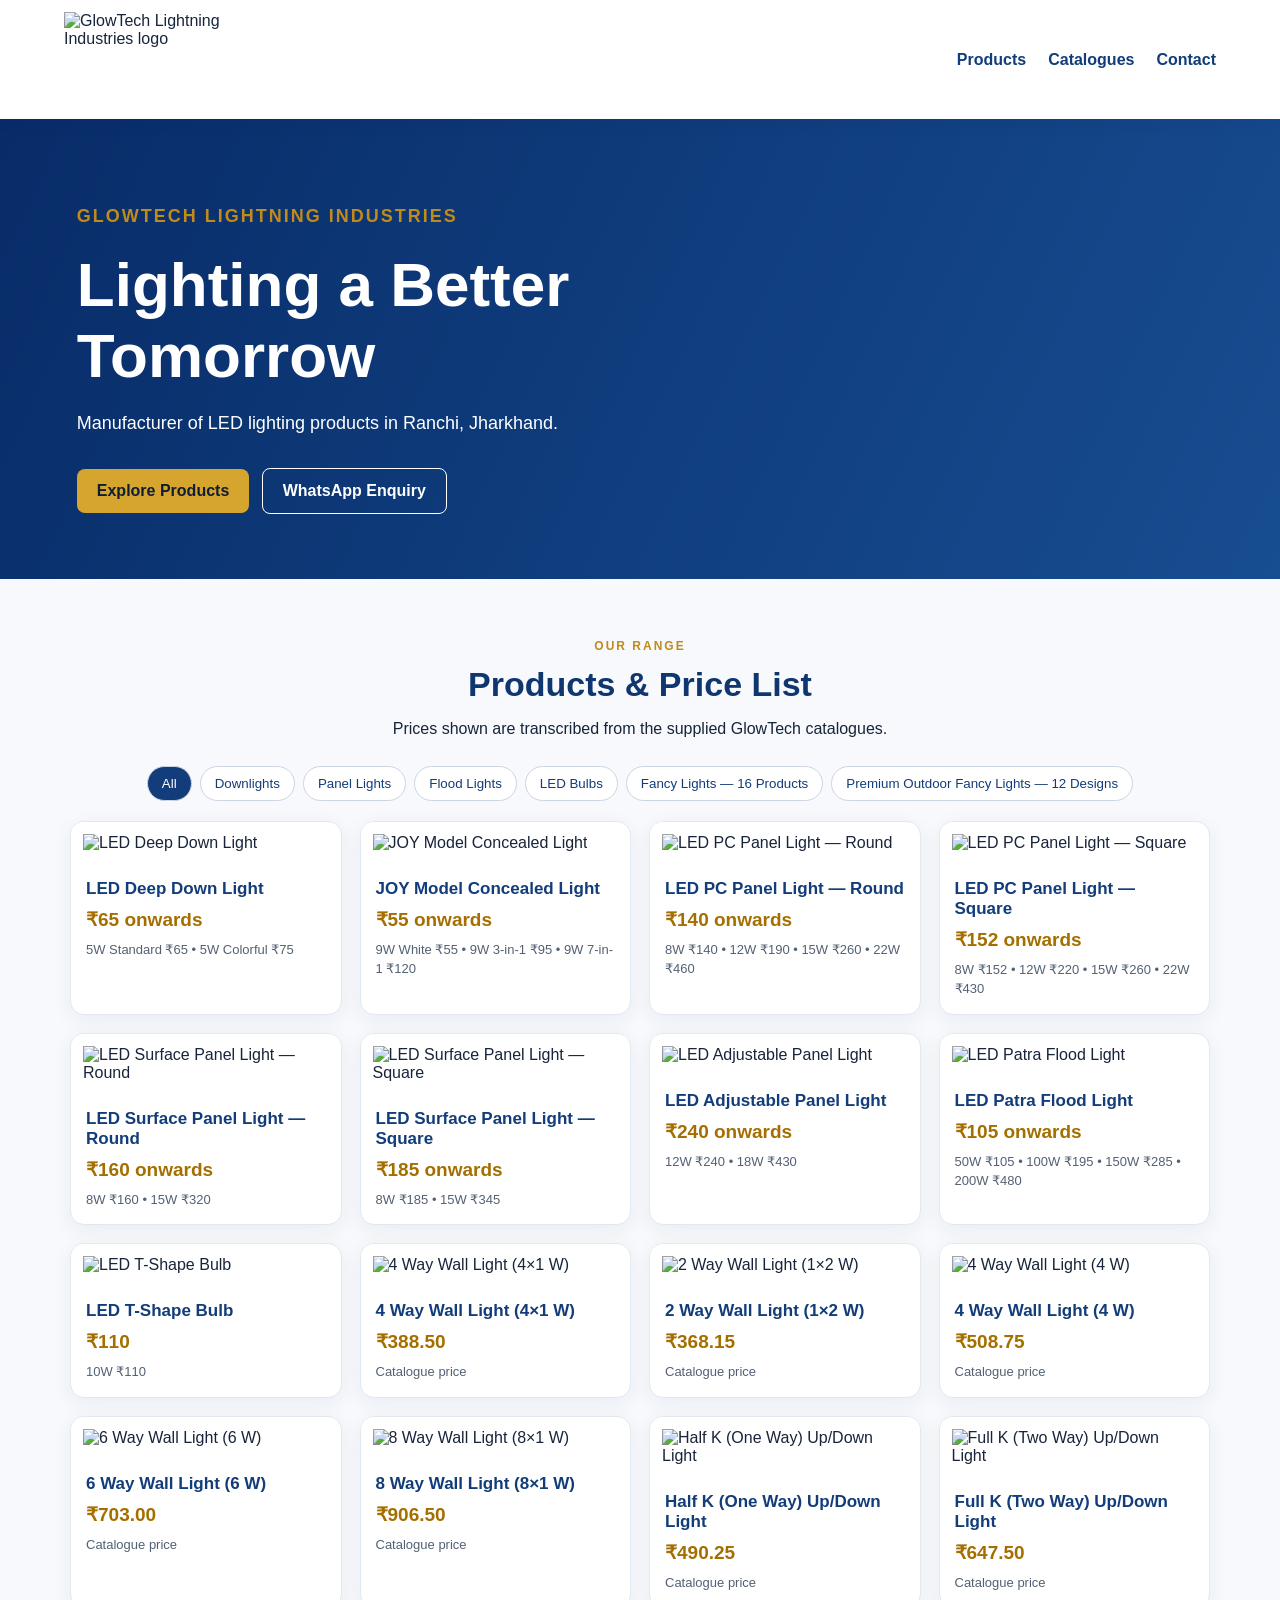
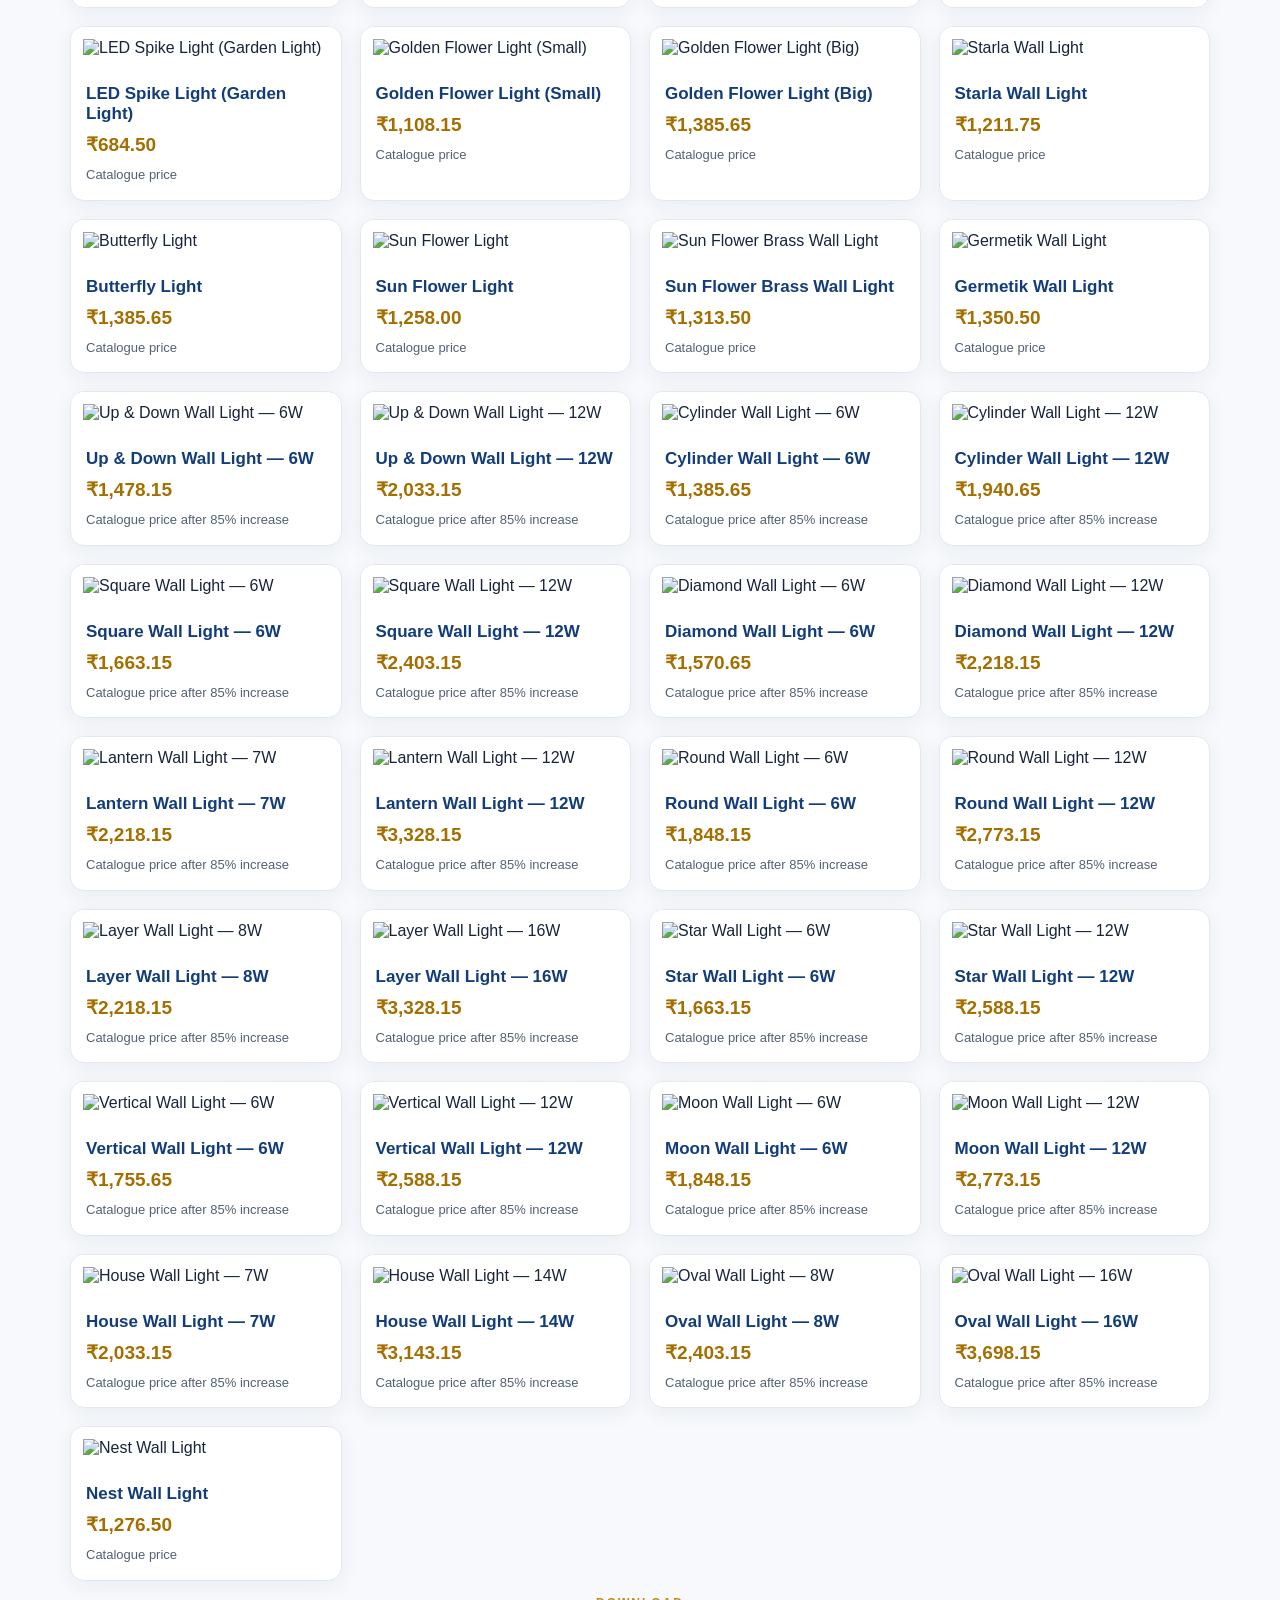
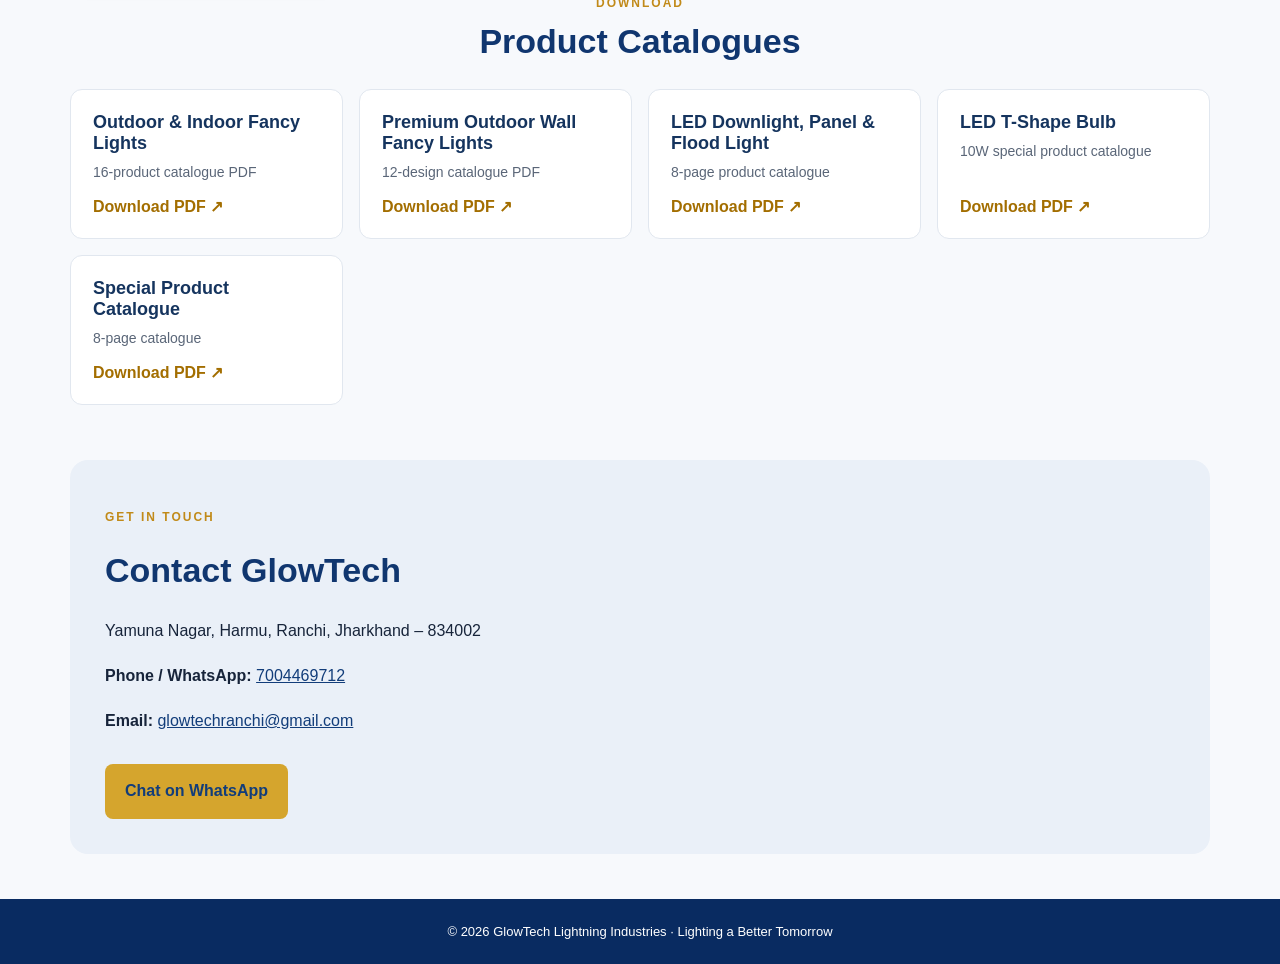
==== commit 5ca66ec8: "Add files via upload" ====
--- a/index.html
+++ b/index.html
@@ -1,45 +1,18 @@
 <!doctype html>
-<html lang="en">
-<head>
-  <meta charset="utf-8"><meta name="viewport" content="width=device-width,initial-scale=1">
-  <meta name="description" content="GlowTech Lightning Industries — LED lighting manufacturer in Ranchi, Jharkhand. Explore LED bulbs, tube lights, panels, downlights and outdoor lights.">
-  <meta name="theme-color" content="#071b3a">
-  <title>GlowTech Lightning Industries | LED Lights Manufacturer</title>
-  <link rel="stylesheet" href="style.css">
-</head>
-<body>
-<header class="site-header">
-  <a class="brand" href="#"><span class="brand-mark">GT</span><span><b>GLOWTECH</b><small>LIGHTNING INDUSTRIES</small></span></a>
-  <button class="menu-toggle" id="menuToggle" aria-label="Toggle navigation">☰</button>
-  <nav id="mainNav"><a href="#home">Home</a><a href="#categories">Categories</a><a href="#products">Products & Prices</a><a href="#catalogues">Catalogues</a><a href="#contact">Contact</a></nav>
-</header>
-<main>
-<section class="hero" id="home">
-  <div class="hero-copy">
-    <span class="eyebrow">RANCHI · JHARKHAND</span>
-    <h1>Lighting a<br><em>Better Tomorrow.</em></h1>
-    <p>Manufacturer of LED bulbs, tube lights, panel lights, indoor & outdoor lighting and decorative lights.</p>
-    <div class="hero-actions"><a class="btn btn-gold" href="#categories">Explore Products</a><a class="btn btn-outline" href="#contact">Contact Us</a></div>
-    <div class="hero-note">Quality lighting · Product range · Dealership enquiries</div>
-  </div>
-  <div class="hero-art"><div class="glow-ring"></div><div class="bulb">✦</div><div class="art-caption">GT <span>LIGHTING COLLECTION</span></div></div>
-</section>
-<section class="trust-strip"><span>✦ LED LIGHTING MANUFACTURER</span><span>✦ RANCHI, JHARKHAND</span><span>✦ DEALERSHIP ENQUIRIES WELCOME</span></section>
-<section class="section" id="categories">
-  <div class="section-heading"><div><span class="eyebrow">BROWSE BY TYPE</span><h2>Product Categories</h2></div><p>Choose a category to view its products and prices.</p></div>
-  <div class="category-grid" id="categoryGrid"></div>
-</section>
-<section class="section products-section" id="products">
-  <div class="section-heading"><div><span class="eyebrow">OUR COLLECTION</span><h2>Products & Price List</h2></div><p>Prices are in Indian Rupees (₹). Please confirm availability before ordering.</p></div>
-  <div class="toolbar"><input id="searchInput" type="search" placeholder="Search product, wattage or model…" aria-label="Search products"><select id="categorySelect" aria-label="Filter by category"><option value="All">All categories</option></select></div>
-  <div class="product-grid" id="productGrid" aria-live="polite"></div>
-  <p class="empty-state" id="emptyState" hidden>No products found. Try another search or category.</p>
-</section>
-<section class="catalogue-band" id="catalogues"><div><span class="eyebrow">DOWNLOAD & SHARE</span><h2>Product Catalogues</h2><p>Download category-wise PDF catalogues. Add your final PDFs to the <code>catalogues</code> folder using the filenames below.</p></div><div class="catalogue-links">
-  <a href="catalogues/led-bulbs.pdf">LED Bulbs PDF <b>↓</b></a><a href="catalogues/tube-lights.pdf">Tube Lights PDF <b>↓</b></a><a href="catalogues/panel-downlights.pdf">Panel & Downlights PDF <b>↓</b></a><a href="catalogues/fancy-outdoor-lights.pdf">Fancy & Outdoor Lights PDF <b>↓</b></a><a href="catalogues/full-product-catalogue.pdf">Full Catalogue PDF <b>↓</b></a>
+<html lang="en"><head><meta charset="utf-8"><meta name="viewport" content="width=device-width,initial-scale=1">
+<title>GlowTech Lightning Industries | Lighting a Better Tomorrow</title>
+<meta name="description" content="GlowTech Lightning Industries — LED bulbs, panel lights, downlights, flood lights and fancy lighting in Ranchi, Jharkhand.">
+<link rel="stylesheet" href="style.css"></head><body>
+<header class="top"><img src="images/glowtech-logo.jpg" alt="GlowTech Lightning Industries logo"><nav><a href="#products">Products</a><a href="#catalogues">Catalogues</a><a href="#contact">Contact</a></nav></header>
+<section class="hero"><div><p class="eyebrow">GLOWTECH LIGHTNING INDUSTRIES</p><h1>Lighting a Better Tomorrow</h1><p>Manufacturer of LED lighting products in Ranchi, Jharkhand.</p><a class="btn" href="#products">Explore Products</a> <a class="btn outline" href="https://wa.me/917004469712">WhatsApp Enquiry</a></div></section>
+<main><section id="products"><div class="section-head"><p class="eyebrow">OUR RANGE</p><h2>Products & Price List</h2><p>Prices shown are transcribed from the supplied GlowTech catalogues.</p></div><div class="filters" id="filters"></div><div class="grid" id="productGrid"></div></section>
+<section id="catalogues"><div class="section-head"><p class="eyebrow">DOWNLOAD</p><h2>Product Catalogues</h2></div><div class="catalogue-grid">
+<a class="catalogue" href="catalogues/fancy-lights-16-products.pdf"><b>Outdoor & Indoor Fancy Lights</b><span>16-product catalogue PDF</span><em>Download PDF ↗</em></a>
+<a class="catalogue" href="catalogues/premium-outdoor-wall-12-designs.pdf"><b>Premium Outdoor Wall Fancy Lights</b><span>12-design catalogue PDF</span><em>Download PDF ↗</em></a>
+<a class="catalogue" href="catalogues/led-downlight-panel-floodlight.pdf"><b>LED Downlight, Panel & Flood Light</b><span>8-page product catalogue</span><em>Download PDF ↗</em></a>
+<a class="catalogue" href="catalogues/t-shape-bulb.pdf"><b>LED T-Shape Bulb</b><span>10W special product catalogue</span><em>Download PDF ↗</em></a>
+<a class="catalogue" href="catalogues/special-product-catalogue.pdf"><b>Special Product Catalogue</b><span>8-page catalogue</span><em>Download PDF ↗</em></a>
 </div></section>
-<section class="contact-section" id="contact"><div><span class="eyebrow">LET'S CONNECT</span><h2>Need lighting for your business?</h2><p>Contact GlowTech for product details, dealership and store assistance.</p></div><div class="contact-card"><b>GlowTech Lightning Industries</b><span>Yamuna Nagar, Harmu, Ranchi, Jharkhand – 834002</span><a href="tel:+917260904685">+91 72609 04685</a><a href="mailto:glowtechranchi@gmail.com">glowtechranchi@gmail.com</a><a class="btn btn-gold" target="_blank" rel="noopener" href="https://wa.me/917260904685?text=Hello%20GlowTech%2C%20I%20want%20product%20details.">WhatsApp Enquiry</a></div></section>
-</main>
-<footer><a class="brand footer-brand" href="#"><span class="brand-mark">GT</span><span><b>GLOWTECH</b><small>LIGHTNING INDUSTRIES</small></span></a><p>Lighting a Better Tomorrow.</p><small>© <span id="year"></span> GlowTech Lightning Industries. All rights reserved.</small></footer>
-<script src="script.js"></script>
-</body></html>+<section id="contact" class="contact"><div><p class="eyebrow">GET IN TOUCH</p><h2>Contact GlowTech</h2><p>Yamuna Nagar, Harmu, Ranchi, Jharkhand – 834002</p><p><b>Phone / WhatsApp:</b> <a href="tel:7004469712">7004469712</a></p><p><b>Email:</b> <a href="mailto:glowtechranchi@gmail.com">glowtechranchi@gmail.com</a></p><a class="btn" href="https://wa.me/917004469712">Chat on WhatsApp</a></div></section></main>
+<footer>© <span id="year"></span> GlowTech Lightning Industries · Lighting a Better Tomorrow</footer>
+<script src="script.js"></script></body></html>
--- a/style.css
+++ b/style.css
@@ -1,3 +1 @@
-@import url('https://fonts.googleapis.com/css2?family=DM+Sans:wght@400;500;600;700&family=Manrope:wght@400;500;600;700;800&display=swap');
-:root{--navy:#071b3a;--navy2:#102d55;--gold:#d9ad55;--ink:#172338;--muted:#6d7889;--paper:#f5f7fa;--line:#e5eaf0}
-*{box-sizing:border-box}html{scroll-behavior:smooth}body{margin:0;font-family:'DM Sans',Arial,sans-serif;color:var(--ink);background:#fff}a{color:inherit;text-decoration:none}.site-header{height:78px;padding:0 max(5vw,22px);display:flex;align-items:center;justify-content:space-between;background:#fff;position:sticky;top:0;z-index:10;border-bottom:1px solid var(--line)}.brand{display:flex;align-items:center;gap:11px;color:var(--navy)}.brand-mark{width:45px;height:45px;border-radius:12px;background:var(--navy);color:var(--gold);display:grid;place-items:center;font:800 20px Manrope;letter-spacing:-2px;border:1px solid var(--gold)}.brand b{display:block;font:800 15px Manrope;letter-spacing:1.4px}.brand small{display:block;font-size:9px;letter-spacing:2.3px;margin-top:3px}.site-header nav{display:flex;gap:29px;font-size:13px;font-weight:700;color:#35445a}.site-header nav a:hover{color:#b17c22}.menu-toggle{display:none;border:0;background:none;font-size:25px;color:var(--navy)}.hero{min-height:525px;background:radial-gradient(circle at 78% 45%,#234878 0,#102d55 28%,#071b3a 67%);color:white;padding:75px max(8vw,25px);display:grid;grid-template-columns:1.1fr .9fr;align-items:center;overflow:hidden}.eyebrow{font-size:10px;letter-spacing:2.6px;font-weight:800;color:#b58b43}.hero h1{font:800 clamp(42px,6vw,68px)/1.05 Manrope;margin:20px 0}.hero h1 em{font-style:normal;color:var(--gold)}.hero-copy>p{color:#d1dbea;max-width:510px;line-height:1.8;font-size:15px}.hero-actions{display:flex;gap:12px;margin-top:27px}.btn{display:inline-flex;align-items:center;justify-content:center;padding:13px 20px;border-radius:5px;font-weight:800;font-size:12px}.btn-gold{background:var(--gold);color:#101f34}.btn-outline{border:1px solid #8193aa;color:#fff}.hero-note{font-size:10px;color:#aebdd0;margin-top:27px;letter-spacing:.5px}.hero-art{height:340px;display:grid;place-items:center;position:relative}.glow-ring{position:absolute;width:280px;height:280px;border-radius:50%;border:1px solid #d9ad5580;box-shadow:0 0 70px #d9ad5530,inset 0 0 70px #d9ad5518}.bulb{width:180px;height:180px;border-radius:50%;display:grid;place-items:center;color:#fff;font-size:100px;background:radial-gradient(circle,#fff8d6 0,#f3ca72 18%,#d9ad55 38%,#d9ad5500 70%);filter:drop-shadow(0 0 28px #e9c16d)}.art-caption{position:absolute;bottom:15px;text-align:center;font:800 24px Manrope;letter-spacing:4px;color:var(--gold)}.art-caption span{display:block;font:500 9px 'DM Sans';letter-spacing:3px;color:#d1dbea}.trust-strip{background:#f7f8fa;display:flex;justify-content:space-evenly;gap:12px;padding:19px 15px;color:#526176;font-size:10px;letter-spacing:1px;font-weight:800}.section{padding:78px max(6vw,22px)}.section-heading{display:flex;justify-content:space-between;align-items:end;margin-bottom:28px;gap:20px}.section-heading h2,.catalogue-band h2,.contact-section h2{font:800 clamp(27px,3vw,38px) Manrope;color:var(--navy);margin:9px 0 0}.section-heading p{font-size:12px;color:var(--muted);max-width:340px;line-height:1.7}.category-grid{display:grid;grid-template-columns:repeat(4,1fr);gap:15px}.category-card{padding:22px;background:var(--paper);border:1px solid var(--line);border-radius:9px;min-height:145px;transition:.2s}.category-card:hover{transform:translateY(-4px);border-color:var(--gold);box-shadow:0 12px 25px #102d5510}.cat-icon{width:43px;height:43px;background:#fff;border:1px solid #e8dfce;border-radius:9px;display:grid;place-items:center;font-size:22px;margin-bottom:15px}.category-card b{display:block;font:700 14px Manrope;color:var(--navy)}.category-card small{color:var(--muted);font-size:11px;display:block;margin-top:5px}.products-section{background:#f8fafc}.toolbar{display:flex;gap:12px;margin-bottom:22px}.toolbar input,.toolbar select{height:45px;border:1px solid #dce3ec;border-radius:5px;background:white;padding:0 13px;font:13px 'DM Sans';color:var(--ink)}.toolbar input{flex:1}.toolbar select{min-width:220px}.product-grid{display:grid;grid-template-columns:repeat(4,1fr);gap:16px}.product-card{background:#fff;border:1px solid var(--line);border-radius:8px;overflow:hidden}.product-image{height:150px;background:linear-gradient(135deg,#f0f3f7,#fff);display:grid;place-items:center;padding:20px}.product-image img{height:100%;max-width:100%;object-fit:contain}.product-info{padding:15px}.product-info .category-label{font-size:9px;color:#a07834;letter-spacing:1.4px;font-weight:800;text-transform:uppercase}.product-info h3{font:700 14px Manrope;color:var(--navy);margin:8px 0 4px}.variant{font-size:11px;color:var(--muted);min-height:18px}.price{font:800 18px Manrope;margin:12px 0;color:var(--navy)}.price small{font:500 10px 'DM Sans';color:var(--muted)}.product-actions{display:flex;gap:8px}.product-actions a{font-size:10px;font-weight:800;padding:9px 10px;border-radius:4px;background:var(--navy);color:#fff;flex:1;text-align:center}.product-actions a.secondary{background:#f1f4f8;color:var(--navy)}.empty-state{padding:25px;text-align:center;color:var(--muted)}.catalogue-band{padding:65px max(6vw,22px);background:var(--navy);color:white;display:grid;grid-template-columns:1fr 1fr;gap:40px;align-items:center}.catalogue-band h2{color:#fff}.catalogue-band p{font-size:13px;line-height:1.7;color:#c8d3e1;max-width:490px}.catalogue-band code{color:#f3ce85}.catalogue-links{display:grid;grid-template-columns:1fr 1fr;gap:10px}.catalogue-links a{padding:15px;background:#ffffff12;border:1px solid #ffffff2c;border-radius:5px;font-size:11px}.catalogue-links a b{float:right;color:var(--gold)}.contact-section{padding:70px max(6vw,22px);display:grid;grid-template-columns:1fr 1fr;gap:35px;align-items:center}.contact-section p{color:var(--muted);font-size:13px;line-height:1.7}.contact-card{border:1px solid var(--line);border-radius:9px;padding:24px;display:grid;gap:12px;font-size:13px}.contact-card b{font:800 17px Manrope;color:var(--navy)}.contact-card span{color:var(--muted);line-height:1.5}.contact-card>a:not(.btn){color:#183e70;font-weight:700}footer{background:#041329;color:#b9c6d6;padding:28px max(6vw,22px);display:flex;align-items:center;justify-content:space-between;gap:20px}footer .brand{color:#fff}footer p{font-size:11px}footer>small{font-size:10px}.footer-brand .brand-mark{background:#fff;color:var(--navy)}@media(max-width:900px){.category-grid,.product-grid{grid-template-columns:repeat(2,1fr)}.hero{padding-top:55px;padding-bottom:55px}.site-header nav{gap:15px}.catalogue-band{grid-template-columns:1fr}}@media(max-width:650px){.site-header{height:68px}.menu-toggle{display:block}.site-header nav{display:none;position:absolute;top:68px;left:0;right:0;background:white;padding:18px 25px;box-shadow:0 10px 15px #0001;flex-direction:column}.site-header nav.open{display:flex}.hero{grid-template-columns:1fr;min-height:0;padding:58px 24px 35px}.hero-art{height:220px}.glow-ring{width:190px;height:190px}.bulb{width:140px;height:140px;font-size:75px}.art-caption{bottom:0}.trust-strip{flex-direction:column;align-items:center}.section{padding:55px 20px}.section-heading{display:block}.section-heading p{margin-top:10px}.category-grid{gap:10px}.category-card{padding:15px;min-height:130px}.product-grid{gap:10px}.product-image{height:115px}.product-info{padding:11px}.product-info h3{font-size:12px}.price{font-size:16px}.product-actions{flex-direction:column}.toolbar{flex-direction:column}.toolbar select{width:100%}.catalogue-links{grid-template-columns:1fr}.contact-section{grid-template-columns:1fr;padding:55px 20px}footer{flex-direction:column;align-items:flex-start}}
+*{box-sizing:border-box}html{scroll-behavior:smooth}body{margin:0;font-family:Arial,Helvetica,sans-serif;color:#17243a;background:#f7f9fc}.top{display:flex;align-items:center;justify-content:space-between;gap:20px;padding:12px max(5%,calc((100% - 1180px)/2));background:#fff;box-shadow:0 2px 16px #0b285015;position:sticky;top:0;z-index:5}.top img{width:180px;height:95px;object-fit:contain}.top nav{display:flex;gap:22px;flex-wrap:wrap}.top a{color:#123d7a;text-decoration:none;font-weight:700}.hero{min-height:390px;display:flex;align-items:center;padding:65px max(6%,calc((100% - 1180px)/2));background:linear-gradient(115deg,#082c68,#174d91);color:white}.hero>div{max-width:650px}.eyebrow{letter-spacing:2px;color:#c18a19;font-weight:800;font-size:12px}.hero h1{font-size:clamp(36px,6vw,62px);margin:12px 0}.hero p{font-size:18px;line-height:1.6}.btn{display:inline-block;margin:12px 8px 0 0;padding:13px 20px;border-radius:8px;background:#d5a52d;color:#101d33;text-decoration:none;font-weight:800}.btn.outline{background:transparent;color:white;border:1px solid #fff}main{max-width:1180px;margin:auto;padding:45px 20px}.section-head{text-align:center;margin:15px 0 28px}.section-head h2,.contact h2{font-size:34px;color:#10366f;margin:8px 0}.filters{display:flex;gap:8px;flex-wrap:wrap;justify-content:center;margin:20px 0}.filter{border:1px solid #ccd5e2;background:white;color:#123d7a;border-radius:30px;padding:9px 14px;cursor:pointer}.filter.active{background:#123d7a;color:white}.grid{display:grid;grid-template-columns:repeat(auto-fit,minmax(220px,1fr));gap:18px}.product{background:white;border:1px solid #e2e8f0;border-radius:14px;overflow:hidden;box-shadow:0 5px 20px #122d5010}.product img{width:100%;height:190px;object-fit:contain;background:#fff;padding:12px}.product .info{padding:15px}.product h3{font-size:17px;margin:0 0 8px;color:#123d7a}.price{font-size:19px;font-weight:800;color:#a56f00;margin:9px 0}.variant{font-size:13px;line-height:1.5;color:#536174}.catalogue-grid{display:grid;grid-template-columns:repeat(auto-fit,minmax(220px,1fr));gap:16px}.catalogue{background:white;border:1px solid #e1e7ef;border-radius:12px;padding:22px;text-decoration:none;color:#15345e;display:flex;flex-direction:column;gap:10px;min-height:150px}.catalogue b{font-size:18px}.catalogue span{color:#5a6678;font-size:14px}.catalogue em{font-style:normal;color:#a36e00;font-weight:800;margin-top:auto}.contact{background:#eaf0f8;border-radius:18px;padding:35px;margin-top:55px;line-height:1.8}.contact a{color:#123d7a}footer{text-align:center;padding:25px;background:#092b61;color:white;font-size:13px}@media(max-width:600px){.top{align-items:flex-start;flex-direction:column}.top img{height:72px}.top nav{gap:14px}.hero{min-height:350px;padding-top:45px;padding-bottom:45px}.product img{height:170px}}
